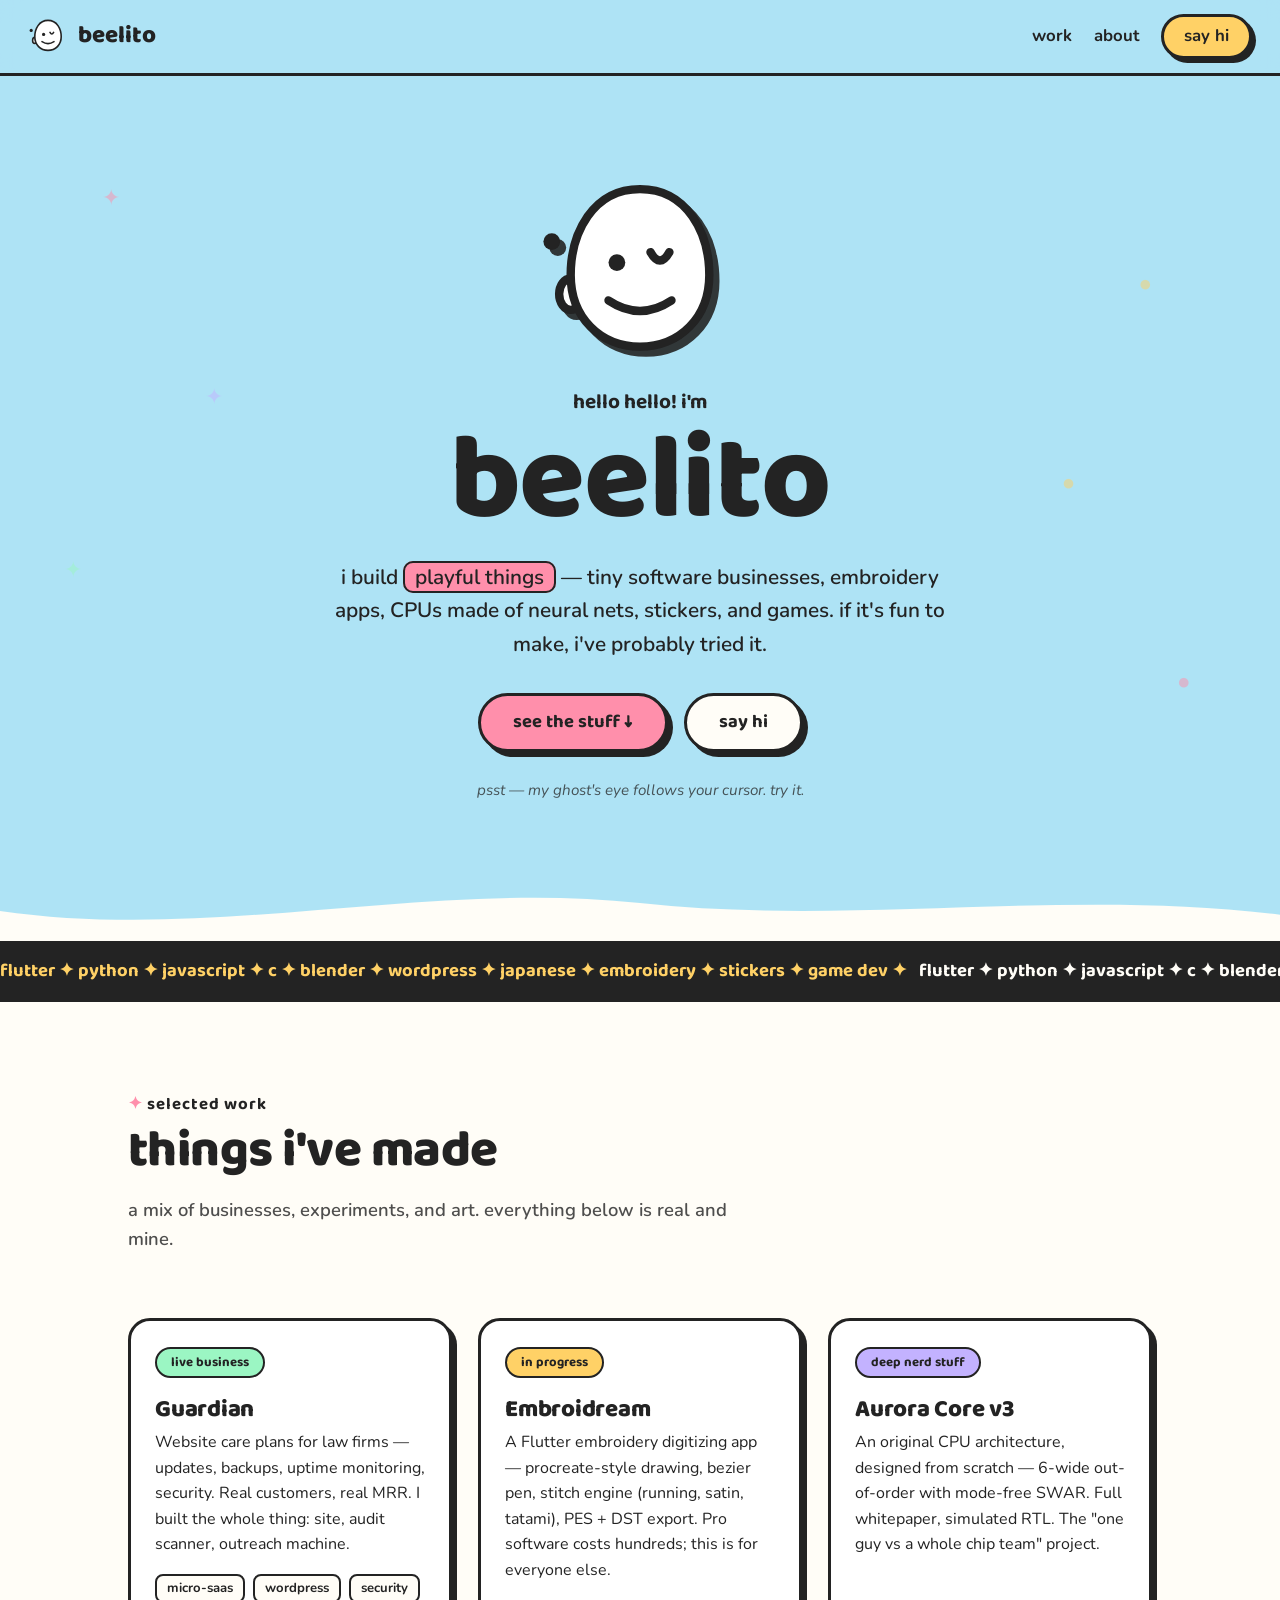
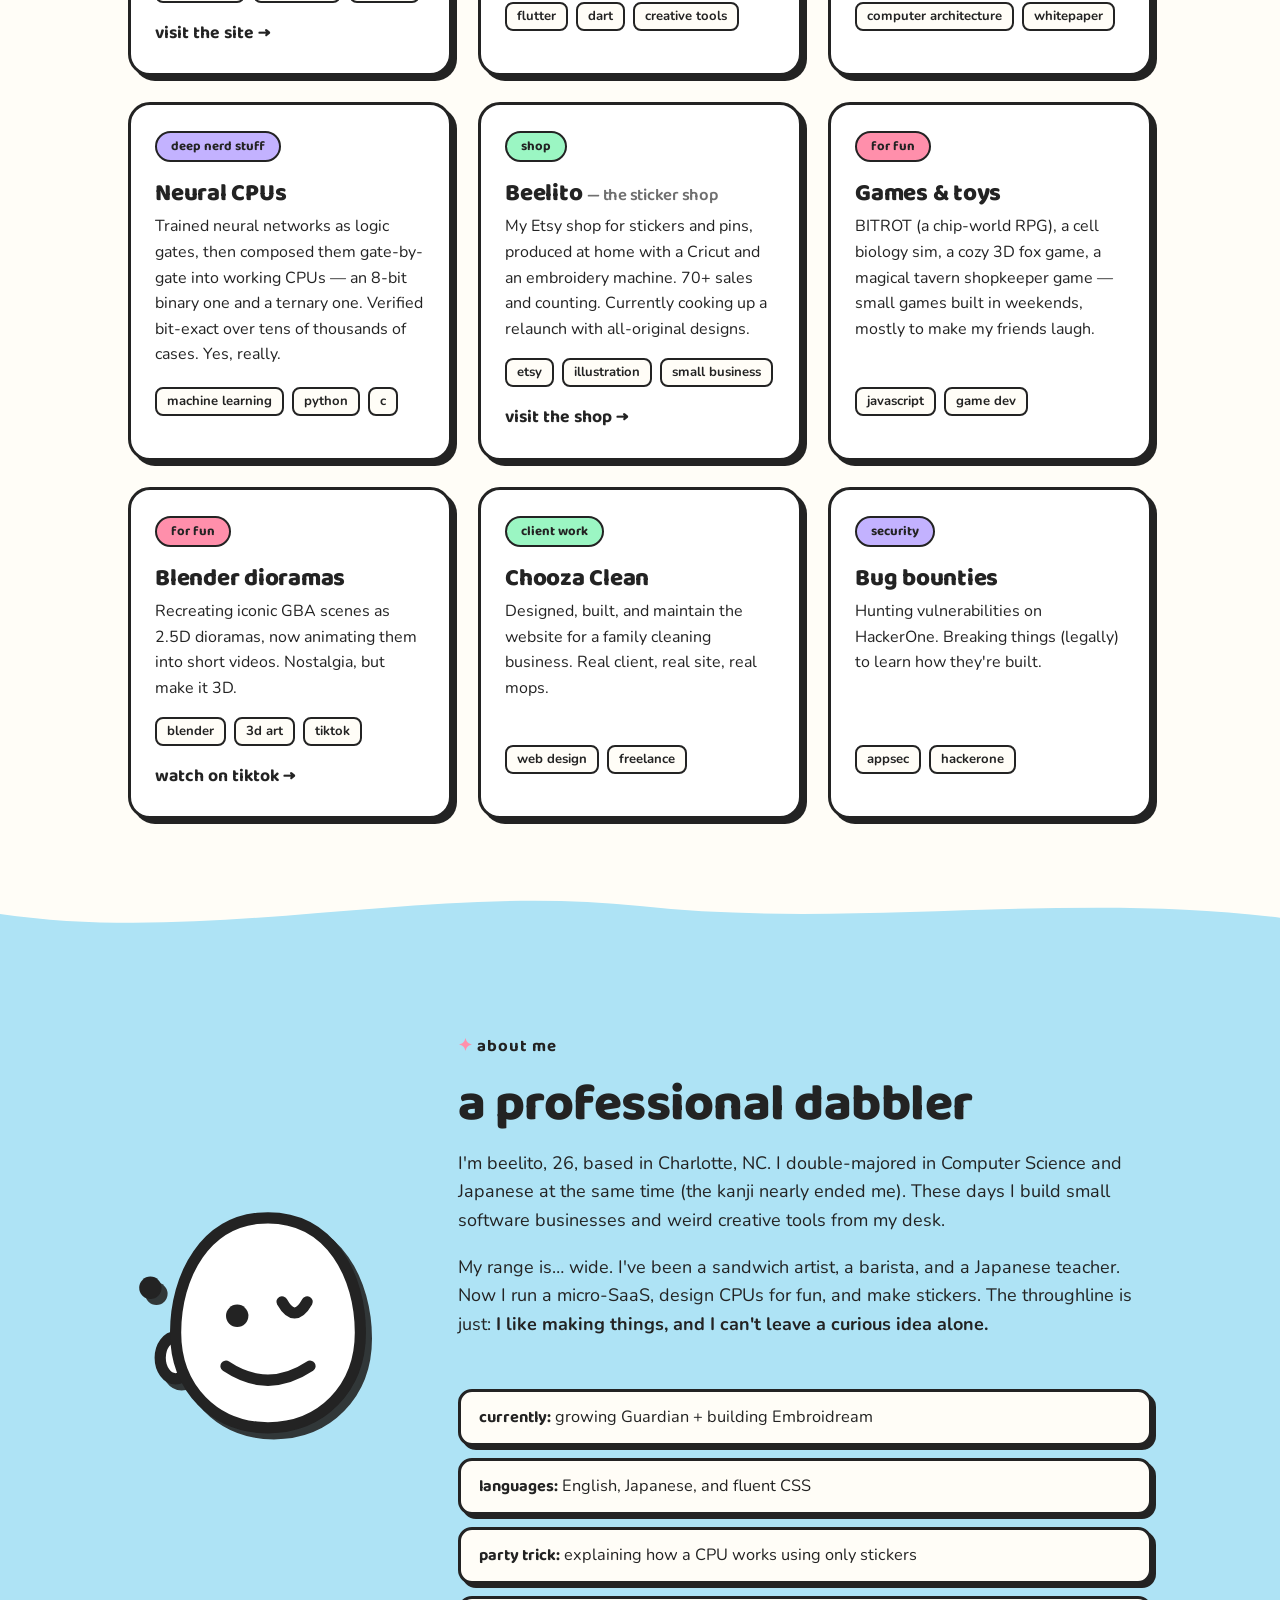
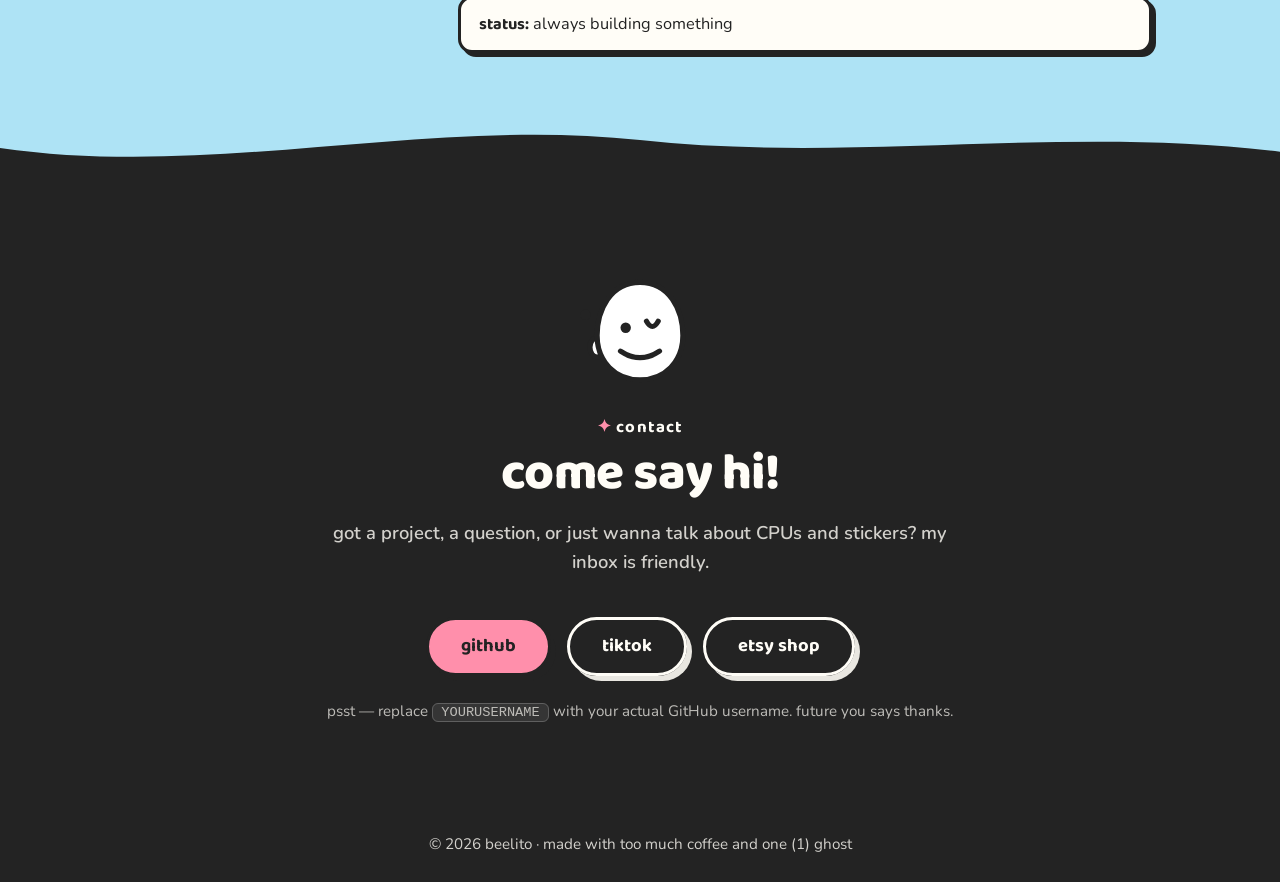
==== index.html @ eed3eece "Add files via upload" ====
<!DOCTYPE html>
<html lang="en">
<head>
<meta charset="utf-8">
<meta name="viewport" content="width=device-width, initial-scale=1">
<title>beelito — i build playful things</title>
<meta name="description" content="beelito's portfolio: micro-SaaS, a Flutter embroidery app, CPU architecture experiments, stickers, and games. Built for fun, shipped for real.">
<link rel="icon" href="favicon.svg" type="image/svg+xml">
<link rel="preconnect" href="https://fonts.googleapis.com">
<link rel="preconnect" href="https://fonts.gstatic.com" crossorigin>
<link href="https://fonts.googleapis.com/css2?family=Baloo+2:wght@500;600;700;800&family=Nunito:ital,wght@0,400;0,600;0,700;1,400&display=swap" rel="stylesheet">
<link rel="stylesheet" href="styles.css">
</head>
<body>

<header class="nav">
  <a class="nav-logo" href="#top" aria-label="beelito home">
    <span class="nav-ghost" aria-hidden="true">
      <svg viewBox="0 0 200 200"><use href="#ghost-body"/></svg>
    </span>
    beelito
  </a>
  <nav class="nav-links">
    <a href="#work">work</a>
    <a href="#about">about</a>
    <a href="#contact" class="nav-cta">say hi</a>
  </nav>
</header>

<main id="top">

  <!-- HERO -->
  <section class="hero">
    <div class="floaties" aria-hidden="true">
      <span class="floaty f1">✦</span><span class="floaty f2">●</span><span class="floaty f3">✦</span>
      <span class="floaty f4">●</span><span class="floaty f5">✦</span><span class="floaty f6">●</span>
    </div>
    <div class="wrap hero-inner">
      <div class="hero-ghost" id="heroGhost" aria-hidden="true">
        <svg viewBox="0 0 200 200">
          <defs>
            <g id="ghost-body">
              <circle cx="16" cy="72" r="8" fill="#232323"/>
              <ellipse cx="34" cy="122" rx="11" ry="15" fill="#fff" stroke="#232323" stroke-width="8"/>
              <path d="M100 22 C55 22 34 64 34 104 C34 144 62 172 100 172 C138 172 166 144 166 104 C166 64 145 22 100 22 Z"
                    fill="#fff" stroke="#232323" stroke-width="8" stroke-linejoin="round"/>
              <g class="pupil"><circle cx="78" cy="92" r="8" fill="#232323"/></g>
              <path class="u-eye" d="M110 82 q 9 16 18 0" fill="none" stroke="#232323" stroke-width="8" stroke-linecap="round"/>
              <path d="M70 128 q 30 20 60 0" fill="none" stroke="#232323" stroke-width="8" stroke-linecap="round"/>
            </g>
          </defs>
          <use href="#ghost-body"/>
        </svg>
      </div>
      <p class="hero-kicker">hello hello! i'm</p>
      <h1>beelito</h1>
      <p class="hero-sub">i build <span class="hl hl-pink">playful things</span> — tiny software businesses, embroidery apps, CPUs made of neural nets, stickers, and games. if it's fun to make, i've probably tried it.</p>
      <div class="hero-btns">
        <a class="btn btn-primary" href="#work">see the stuff ↓</a>
        <a class="btn btn-ghost" href="#contact">say hi</a>
      </div>
      <p class="hero-note">psst — my ghost's eye follows your cursor. try it.</p>
    </div>
    <svg class="wave" viewBox="0 0 1440 90" preserveAspectRatio="none" aria-hidden="true">
      <path d="M0,50 C240,90 480,10 720,40 C960,70 1200,20 1440,55 L1440,90 L0,90 Z" fill="#fffdf7"/>
    </svg>
  </section>

  <!-- MARQUEE -->
  <div class="marquee" aria-hidden="true">
    <div class="marquee-track">
      <span>flutter ✦ python ✦ javascript ✦ c ✦ blender ✦ wordpress ✦ japanese ✦ embroidery ✦ stickers ✦ game dev ✦&nbsp;</span>
      <span>flutter ✦ python ✦ javascript ✦ c ✦ blender ✦ wordpress ✦ japanese ✦ embroidery ✦ stickers ✦ game dev ✦&nbsp;</span>
    </div>
  </div>

  <!-- WORK -->
  <section id="work" class="section cream">
    <div class="wrap">
      <p class="kicker">selected work</p>
      <h2>things i've made</h2>
      <p class="section-sub">a mix of businesses, experiments, and art. everything below is real and mine.</p>

      <div class="cards">
        <article class="card tilt-l">
          <span class="card-tag tag-live">live business</span>
          <h3>Guardian</h3>
          <p>Website care plans for law firms — updates, backups, uptime monitoring, security. Real customers, real MRR. I built the whole thing: site, audit scanner, outreach machine.</p>
          <div class="card-tags"><span>micro-saas</span><span>wordpress</span><span>security</span></div>
          <a class="card-link" href="https://guardian-care.pages.dev/" target="_blank" rel="noopener">visit the site →</a>
        </article>

        <article class="card tilt-r">
          <span class="card-tag tag-build">in progress</span>
          <h3>Embroidream</h3>
          <p>A Flutter embroidery digitizing app — procreate-style drawing, bezier pen, stitch engine (running, satin, tatami), PES + DST export. Pro software costs hundreds; this is for everyone else.</p>
          <div class="card-tags"><span>flutter</span><span>dart</span><span>creative tools</span></div>
        </article>

        <article class="card tilt-l">
          <span class="card-tag tag-nerd">deep nerd stuff</span>
          <h3>Aurora Core v3</h3>
          <p>An original CPU architecture, designed from scratch — 6-wide out-of-order with mode-free SWAR. Full whitepaper, simulated RTL. The "one guy vs a whole chip team" project.</p>
          <div class="card-tags"><span>computer architecture</span><span>whitepaper</span></div>
        </article>

        <article class="card tilt-r">
          <span class="card-tag tag-nerd">deep nerd stuff</span>
          <h3>Neural CPUs</h3>
          <p>Trained neural networks as logic gates, then composed them gate-by-gate into working CPUs — an 8-bit binary one and a ternary one. Verified bit-exact over tens of thousands of cases. Yes, really.</p>
          <div class="card-tags"><span>machine learning</span><span>python</span><span>c</span></div>
        </article>

        <article class="card tilt-l">
          <span class="card-tag tag-live">shop</span>
          <h3>Beelito <span class="card-soft">— the sticker shop</span></h3>
          <p>My Etsy shop for stickers and pins, produced at home with a Cricut and an embroidery machine. 70+ sales and counting. Currently cooking up a relaunch with all-original designs.</p>
          <div class="card-tags"><span>etsy</span><span>illustration</span><span>small business</span></div>
          <a class="card-link" href="https://www.etsy.com/shop/beelito" target="_blank" rel="noopener">visit the shop →</a>
        </article>

        <article class="card tilt-r">
          <span class="card-tag tag-fun">for fun</span>
          <h3>Games &amp; toys</h3>
          <p>BITROT (a chip-world RPG), a cell biology sim, a cozy 3D fox game, a magical tavern shopkeeper game — small games built in weekends, mostly to make my friends laugh.</p>
          <div class="card-tags"><span>javascript</span><span>game dev</span></div>
        </article>

        <article class="card tilt-l">
          <span class="card-tag tag-fun">for fun</span>
          <h3>Blender dioramas</h3>
          <p>Recreating iconic GBA scenes as 2.5D dioramas, now animating them into short videos. Nostalgia, but make it 3D.</p>
          <div class="card-tags"><span>blender</span><span>3d art</span><span>tiktok</span></div>
          <a class="card-link" href="https://www.tiktok.com/@beelito" target="_blank" rel="noopener">watch on tiktok →</a>
        </article>

        <article class="card tilt-r">
          <span class="card-tag tag-live">client work</span>
          <h3>Chooza Clean</h3>
          <p>Designed, built, and maintain the website for a family cleaning business. Real client, real site, real mops.</p>
          <div class="card-tags"><span>web design</span><span>freelance</span></div>
        </article>

        <article class="card tilt-l">
          <span class="card-tag tag-nerd">security</span>
          <h3>Bug bounties</h3>
          <p>Hunting vulnerabilities on HackerOne. Breaking things (legally) to learn how they're built.</p>
          <div class="card-tags"><span>appsec</span><span>hackerone</span></div>
        </article>
      </div>
    </div>
    <svg class="wave wave-blue" viewBox="0 0 1440 90" preserveAspectRatio="none" aria-hidden="true">
      <path d="M0,50 C240,90 480,10 720,40 C960,70 1200,20 1440,55 L1440,90 L0,90 Z" fill="#aee3f5"/>
    </svg>
  </section>

  <!-- ABOUT -->
  <section id="about" class="section blue">
    <div class="wrap about-inner">
      <div class="about-ghost" aria-hidden="true">
        <svg viewBox="0 0 200 200"><use href="#ghost-body"/></svg>
      </div>
      <div>
        <p class="kicker">about me</p>
        <h2>a professional dabbler</h2>
        <p>I'm beelito, 26, based in Charlotte, NC. I double-majored in Computer Science and Japanese at the same time (the kanji nearly ended me). These days I build small software businesses and weird creative tools from my desk.</p>
        <p>My range is… wide. I've been a sandwich artist, a barista, and a Japanese teacher. Now I run a micro-SaaS, design CPUs for fun, and make stickers. The throughline is just: <strong>I like making things, and I can't leave a curious idea alone.</strong></p>
        <ul class="fun-facts">
          <li><strong>currently:</strong> growing Guardian + building Embroidream</li>
          <li><strong>languages:</strong> English, Japanese, and fluent CSS</li>
          <li><strong>party trick:</strong> explaining how a CPU works using only stickers</li>
          <li><strong>status:</strong> always building something</li>
        </ul>
      </div>
    </div>
    <svg class="wave" viewBox="0 0 1440 90" preserveAspectRatio="none" aria-hidden="true">
      <path d="M0,50 C240,90 480,10 720,40 C960,70 1200,20 1440,55 L1440,90 L0,90 Z" fill="#232323"/>
    </svg>
  </section>

  <!-- CONTACT -->
  <section id="contact" class="section dark">
    <div class="wrap contact-inner">
      <div class="contact-ghost" aria-hidden="true">
        <svg viewBox="0 0 200 200"><use href="#ghost-body"/></svg>
      </div>
      <p class="kicker kicker-light">contact</p>
      <h2>come say hi!</h2>
      <p class="section-sub">got a project, a question, or just wanna talk about CPUs and stickers? my inbox is friendly.</p>
      <div class="contact-btns">
        <a class="btn btn-primary" href="https://github.com/YOURUSERNAME" target="_blank" rel="noopener">github</a>
        <a class="btn btn-ghost-light" href="https://www.tiktok.com/@beelito" target="_blank" rel="noopener">tiktok</a>
        <a class="btn btn-ghost-light" href="https://www.etsy.com/shop/beelito" target="_blank" rel="noopener">etsy shop</a>
      </div>
      <p class="contact-note">psst — replace <code>YOURUSERNAME</code> with your actual GitHub username. future you says thanks.</p>
    </div>
  </section>

</main>

<footer class="footer">
  <div class="wrap">
    <p>© 2026 beelito · made with too much coffee and one (1) ghost</p>
  </div>
</footer>

<script src="script.js"></script>
</body>
</html>
---- styles.css ----
/* beelito's portfolio — playful soft-brutalist. chunky borders, hard shadows, bouncy. */

:root {
  --blue: #aee3f5;
  --blue-deep: #7ecbe8;
  --cream: #fffdf7;
  --ink: #232323;
  --pink: #ff8fab;
  --yellow: #ffd166;
  --mint: #9bf6c3;
  --lav: #c3b2ff;
  --dark: #232323;
  --border: 3px solid var(--ink);
  --shadow: 8px 8px 0 var(--ink);
  --shadow-sm: 5px 5px 0 var(--ink);
  --font-head: "Baloo 2", "Comic Sans MS", cursive;
  --font-body: "Nunito", -apple-system, "Segoe UI", sans-serif;
}

* { margin: 0; padding: 0; box-sizing: border-box; }
html { scroll-behavior: smooth; }
body {
  font-family: var(--font-body);
  color: var(--ink);
  background: var(--blue);
  font-size: 18px;
  line-height: 1.6;
  overflow-x: hidden;
}
::selection { background: var(--yellow); }

.wrap { max-width: 1080px; margin: 0 auto; padding: 0 28px; }

h1, h2, h3 {
  font-family: var(--font-head);
  font-weight: 800;
  line-height: 1.05;
  letter-spacing: -0.01em;
}
h1 { font-size: clamp(4rem, 12vw, 7.5rem); }
h2 { font-size: clamp(2.2rem, 5vw, 3.2rem); margin-bottom: 1rem; }
h3 { font-size: 1.5rem; margin: 0.8rem 0 0.5rem; }

.kicker {
  font-family: var(--font-head);
  font-weight: 700;
  text-transform: lowercase;
  letter-spacing: 0.06em;
  font-size: 1.05rem;
  color: var(--ink);
  margin-bottom: 0.4rem;
}
.kicker::before { content: "✦ "; color: var(--pink); }
.kicker-light { color: var(--cream); }

/* ---------- nav ---------- */
.nav {
  position: sticky; top: 0; z-index: 50;
  display: flex; align-items: center; justify-content: space-between;
  padding: 14px 28px;
  background: rgba(174, 227, 245, 0.9);
  backdrop-filter: blur(10px);
  border-bottom: var(--border);
}
.nav-logo {
  display: inline-flex; align-items: center; gap: 10px;
  font-family: var(--font-head); font-weight: 800; font-size: 1.5rem;
  color: var(--ink); text-decoration: none;
}
.nav-ghost { width: 40px; height: 40px; display: inline-block; animation: bob 3s ease-in-out infinite; }
.nav-ghost svg { width: 100%; height: 100%; }
.nav-links { display: flex; gap: 22px; align-items: center; }
.nav-links a {
  color: var(--ink); text-decoration: none; font-weight: 700; font-size: 1.05rem;
}
.nav-links a:not(.nav-cta):hover { color: var(--pink); }
.nav-cta {
  background: var(--yellow); border: var(--border); border-radius: 999px;
  padding: 6px 20px !important; box-shadow: 4px 4px 0 var(--ink);
  transition: transform 0.15s ease, box-shadow 0.15s ease;
}
.nav-cta:hover { transform: translate(-2px, -2px); box-shadow: 6px 6px 0 var(--ink); color: var(--ink) !important; }

/* ---------- hero ---------- */
.hero { position: relative; padding: 90px 0 0; overflow: hidden; }
.hero-inner { text-align: center; position: relative; z-index: 1; padding-bottom: 70px; }
.hero-ghost { width: clamp(150px, 22vw, 210px); margin: 0 auto 10px; animation: bob 3.2s ease-in-out infinite; cursor: pointer; transition: transform 0.2s ease; }
.hero-ghost:hover { animation-play-state: paused; transform: scale(1.06) rotate(-3deg); }
.hero-ghost svg { width: 100%; height: auto; display: block; filter: drop-shadow(6px 6px 0 rgba(35,35,35,0.9)); }
.hero-kicker {
  font-family: var(--font-head); font-weight: 700; font-size: 1.3rem; margin-bottom: 0;
}
.hero h1 { margin-bottom: 1rem; }
.hero-sub { font-size: 1.3rem; max-width: 640px; margin: 0 auto 2rem; font-weight: 600; }
.hl { padding: 0 10px; border-radius: 10px; white-space: nowrap; }
.hl-pink { background: var(--pink); border: 2px solid var(--ink); }
.hero-btns { display: flex; gap: 16px; justify-content: center; flex-wrap: wrap; }
.hero-note { margin-top: 1.6rem; font-size: 0.95rem; opacity: 0.75; font-style: italic; }

.floaties { position: absolute; inset: 0; pointer-events: none; }
.floaty { position: absolute; font-size: 1.4rem; opacity: 0.5; animation: drift 7s ease-in-out infinite; }
.f1 { top: 12%; left: 8%; color: var(--pink); }
.f2 { top: 22%; right: 10%; color: var(--yellow); animation-delay: 1s; }
.f3 { top: 55%; left: 5%; color: var(--mint); animation-delay: 2s; }
.f4 { top: 68%; right: 7%; color: var(--pink); animation-delay: 0.5s; }
.f5 { top: 35%; left: 16%; color: var(--lav); animation-delay: 3s; }
.f6 { top: 45%; right: 16%; color: var(--yellow); animation-delay: 1.6s; }

@keyframes bob { 0%,100% { transform: translateY(0) rotate(-1deg); } 50% { transform: translateY(-14px) rotate(1.5deg); } }
@keyframes drift { 0%,100% { transform: translateY(0) rotate(0); } 50% { transform: translateY(-24px) rotate(20deg); } }

/* ---------- buttons ---------- */
.btn {
  display: inline-block; text-decoration: none;
  font-family: var(--font-head); font-weight: 700; font-size: 1.15rem;
  border: var(--border); border-radius: 999px; padding: 12px 32px;
  transition: transform 0.15s ease, box-shadow 0.15s ease;
}
.btn-primary { background: var(--pink); color: var(--ink); box-shadow: var(--shadow-sm); }
.btn-primary:hover { transform: translate(-2px, -2px) rotate(-1deg); box-shadow: 7px 7px 0 var(--ink); }
.btn-ghost { background: var(--cream); color: var(--ink); box-shadow: var(--shadow-sm); }
.btn-ghost:hover { transform: translate(-2px, -2px) rotate(1deg); box-shadow: 7px 7px 0 var(--ink); }
.btn-ghost-light { background: transparent; color: var(--cream); border-color: var(--cream); box-shadow: 5px 5px 0 rgba(255,253,247,0.9); }
.btn-ghost-light:hover { transform: translate(-2px, -2px); box-shadow: 7px 7px 0 rgba(255,253,247,0.9); }

/* ---------- waves ---------- */
.wave { display: block; width: 100%; height: 70px; margin-bottom: -1px; }
.wave-blue { background: var(--cream); }

/* ---------- marquee ---------- */
.marquee {
  background: var(--ink); color: var(--cream);
  border-top: var(--border); border-bottom: var(--border);
  overflow: hidden; padding: 12px 0; position: relative; z-index: 2;
}
.marquee-track { display: inline-flex; white-space: nowrap; animation: scroll 28s linear infinite; }
.marquee-track span {
  font-family: var(--font-head); font-weight: 700; font-size: 1.15rem;
  text-transform: lowercase; padding-right: 8px;
}
.marquee-track span:nth-child(odd) { color: var(--yellow); }
@keyframes scroll { to { transform: translateX(-50%); } }

/* ---------- sections ---------- */
.section { padding: 90px 0 0; position: relative; }
.section .wrap { padding-bottom: 80px; }
.cream { background: var(--cream); }
.blue { background: var(--blue); }
.dark { background: var(--dark); color: var(--cream); }
.dark h2 { color: var(--cream); }
.section-sub { font-size: 1.15rem; opacity: 0.8; max-width: 620px; margin-bottom: 2.5rem; font-weight: 600; }

/* ---------- cards ---------- */
.cards { display: grid; grid-template-columns: repeat(3, 1fr); gap: 26px; }
.card {
  background: #fff; border: var(--border); border-radius: 22px;
  padding: 26px 24px; box-shadow: var(--shadow-sm);
  transition: transform 0.2s cubic-bezier(0.34, 1.56, 0.64, 1), box-shadow 0.2s ease;
  display: flex; flex-direction: column;
}
.tilt-l { transform: rotate(-1.2deg); }
.tilt-r { transform: rotate(1.2deg); }
.card:hover { transform: rotate(0) translateY(-6px) scale(1.02); box-shadow: 9px 12px 0 var(--ink); z-index: 2; }
.card-tag {
  align-self: flex-start; font-family: var(--font-head); font-weight: 700; font-size: 0.82rem;
  text-transform: lowercase; border: 2px solid var(--ink); border-radius: 999px; padding: 3px 14px;
  margin-bottom: 0.4rem;
}
.tag-live { background: var(--mint); }
.tag-build { background: var(--yellow); }
.tag-nerd { background: var(--lav); }
.tag-fun { background: var(--pink); }
.card p { flex: 1; font-size: 1rem; }
.card-soft { font-weight: 600; font-size: 1.05rem; opacity: 0.65; }
.card-tags { display: flex; flex-wrap: wrap; gap: 8px; margin: 1rem 0; }
.card-tags span {
  font-size: 0.82rem; font-weight: 700; background: var(--cream);
  border: 2px solid var(--ink); border-radius: 8px; padding: 2px 10px;
}
.card-link { font-family: var(--font-head); font-weight: 700; color: var(--ink); text-decoration: none; font-size: 1.1rem; }
.card-link:hover { color: var(--pink); }

/* ---------- about ---------- */
.about-inner { display: grid; grid-template-columns: 280px 1fr; gap: 50px; align-items: center; }
.about-ghost { animation: bob 4s ease-in-out infinite; }
.about-ghost svg { width: 100%; height: auto; filter: drop-shadow(6px 6px 0 rgba(35,35,35,0.9)); }
.about-inner p { margin-bottom: 1.1rem; }
.fun-facts { list-style: none; margin-top: 1.6rem; display: grid; gap: 12px; }
.fun-facts li {
  background: var(--cream); border: var(--border); border-radius: 14px;
  padding: 12px 18px; box-shadow: 4px 4px 0 var(--ink); font-size: 1.02rem;
}
.fun-facts li:nth-child(odd) { transform: rotate(-0.6deg); }
.fun-facts li:nth-child(even) { transform: rotate(0.6deg); }
.fun-facts strong { font-family: var(--font-head); }

/* ---------- contact ---------- */
.contact-inner { text-align: center; max-width: 720px; }
.contact-ghost { width: 130px; margin: 0 auto 8px; animation: bob 3s ease-in-out infinite; }
.contact-ghost svg { width: 100%; height: auto; }
.contact-inner .section-sub { margin-left: auto; margin-right: auto; }
.contact-btns { display: flex; gap: 16px; justify-content: center; flex-wrap: wrap; margin: 2rem 0 1.4rem; }
.contact-note { font-size: 0.95rem; opacity: 0.7; }
.contact-note code { background: rgba(255,255,255,0.12); border: 1px solid rgba(255,255,255,0.3); border-radius: 6px; padding: 1px 8px; font-size: 0.9em; }

/* ---------- footer ---------- */
.footer { background: var(--dark); color: var(--cream); border-top: var(--border); padding: 26px 0; text-align: center; }
.footer p { margin: 0; font-size: 0.95rem; opacity: 0.8; }

/* ---------- responsive ---------- */
@media (max-width: 900px) {
  .cards { grid-template-columns: repeat(2, 1fr); }
  .about-inner { grid-template-columns: 1fr; gap: 30px; }
  .about-ghost { max-width: 220px; margin: 0 auto; }
}
@media (max-width: 620px) {
  body { font-size: 16px; }
  .cards { grid-template-columns: 1fr; }
  .tilt-l, .tilt-r { transform: none; }
  .nav-links a:not(.nav-cta) { display: none; }
  .section { padding-top: 64px; }
}

@media (prefers-reduced-motion: reduce) {
  *, *::before, *::after { animation-duration: 0.01ms !important; transition-duration: 0.01ms !important; }
}
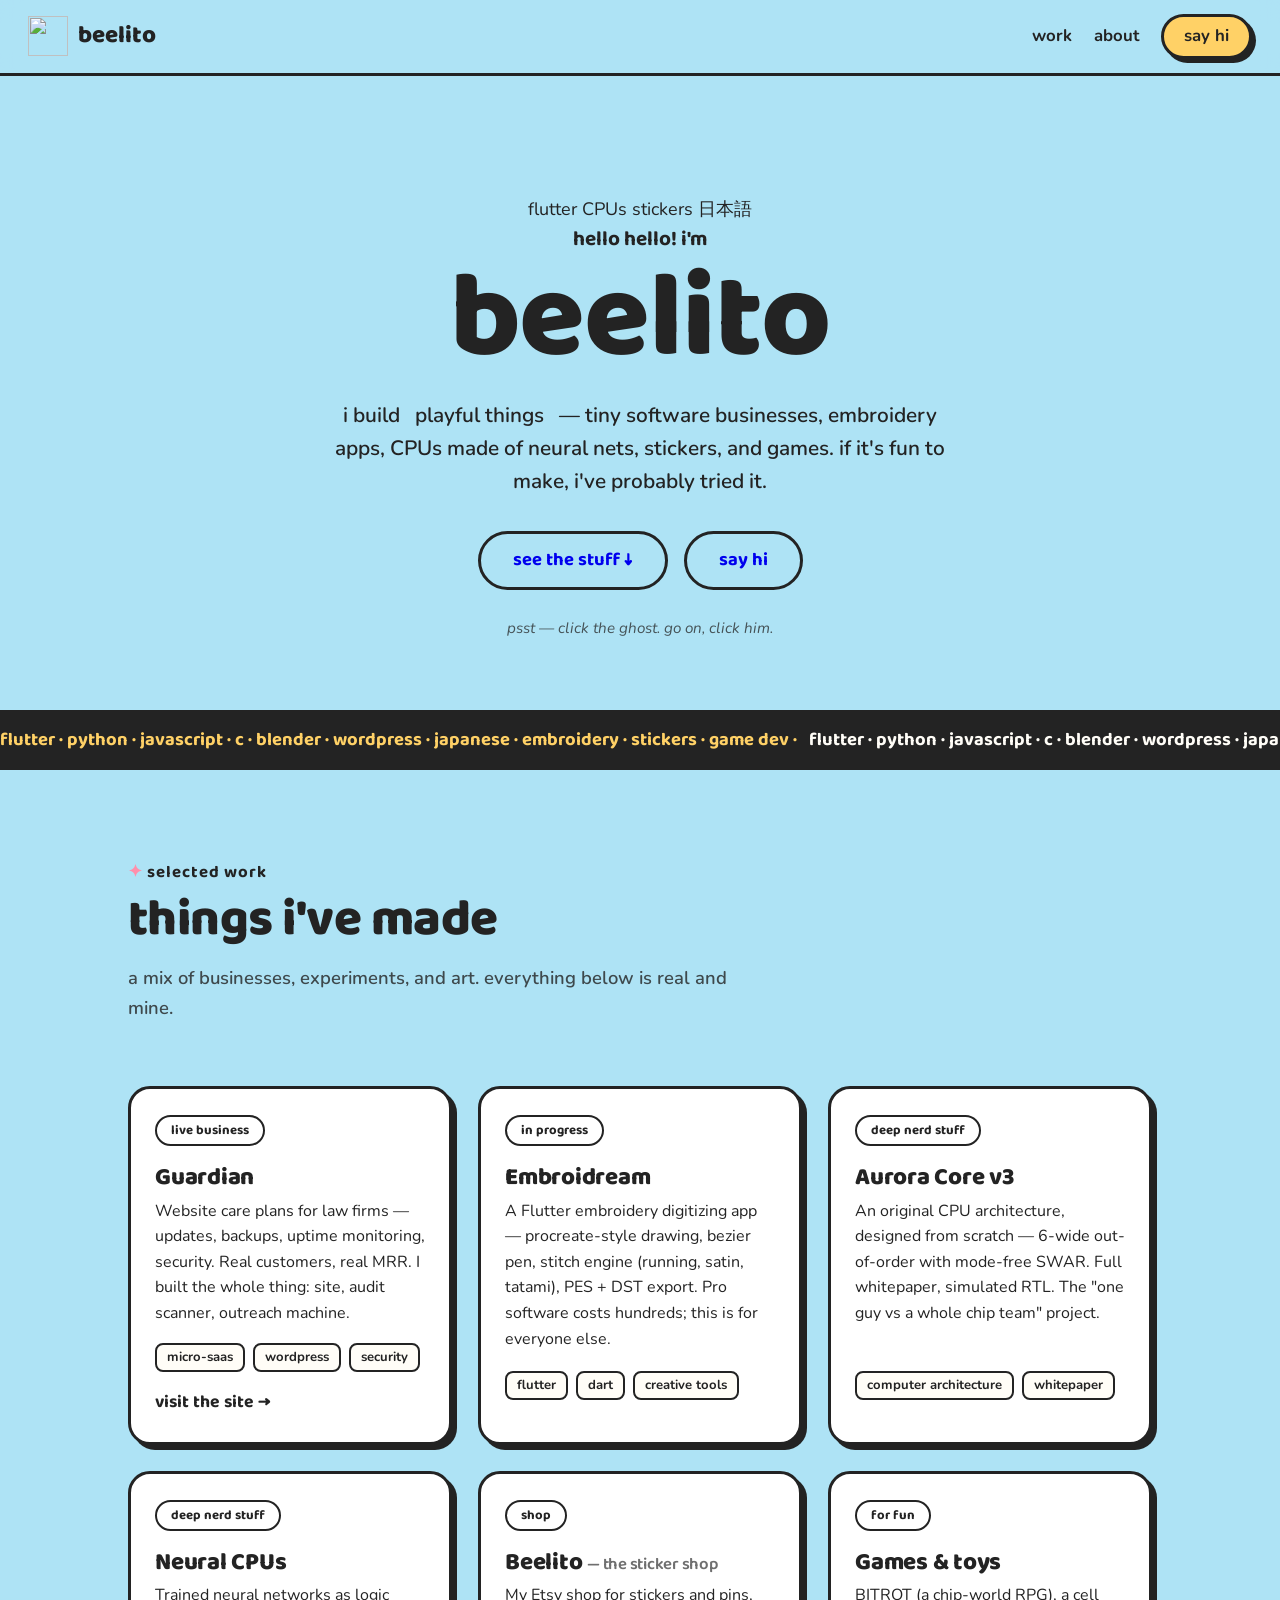
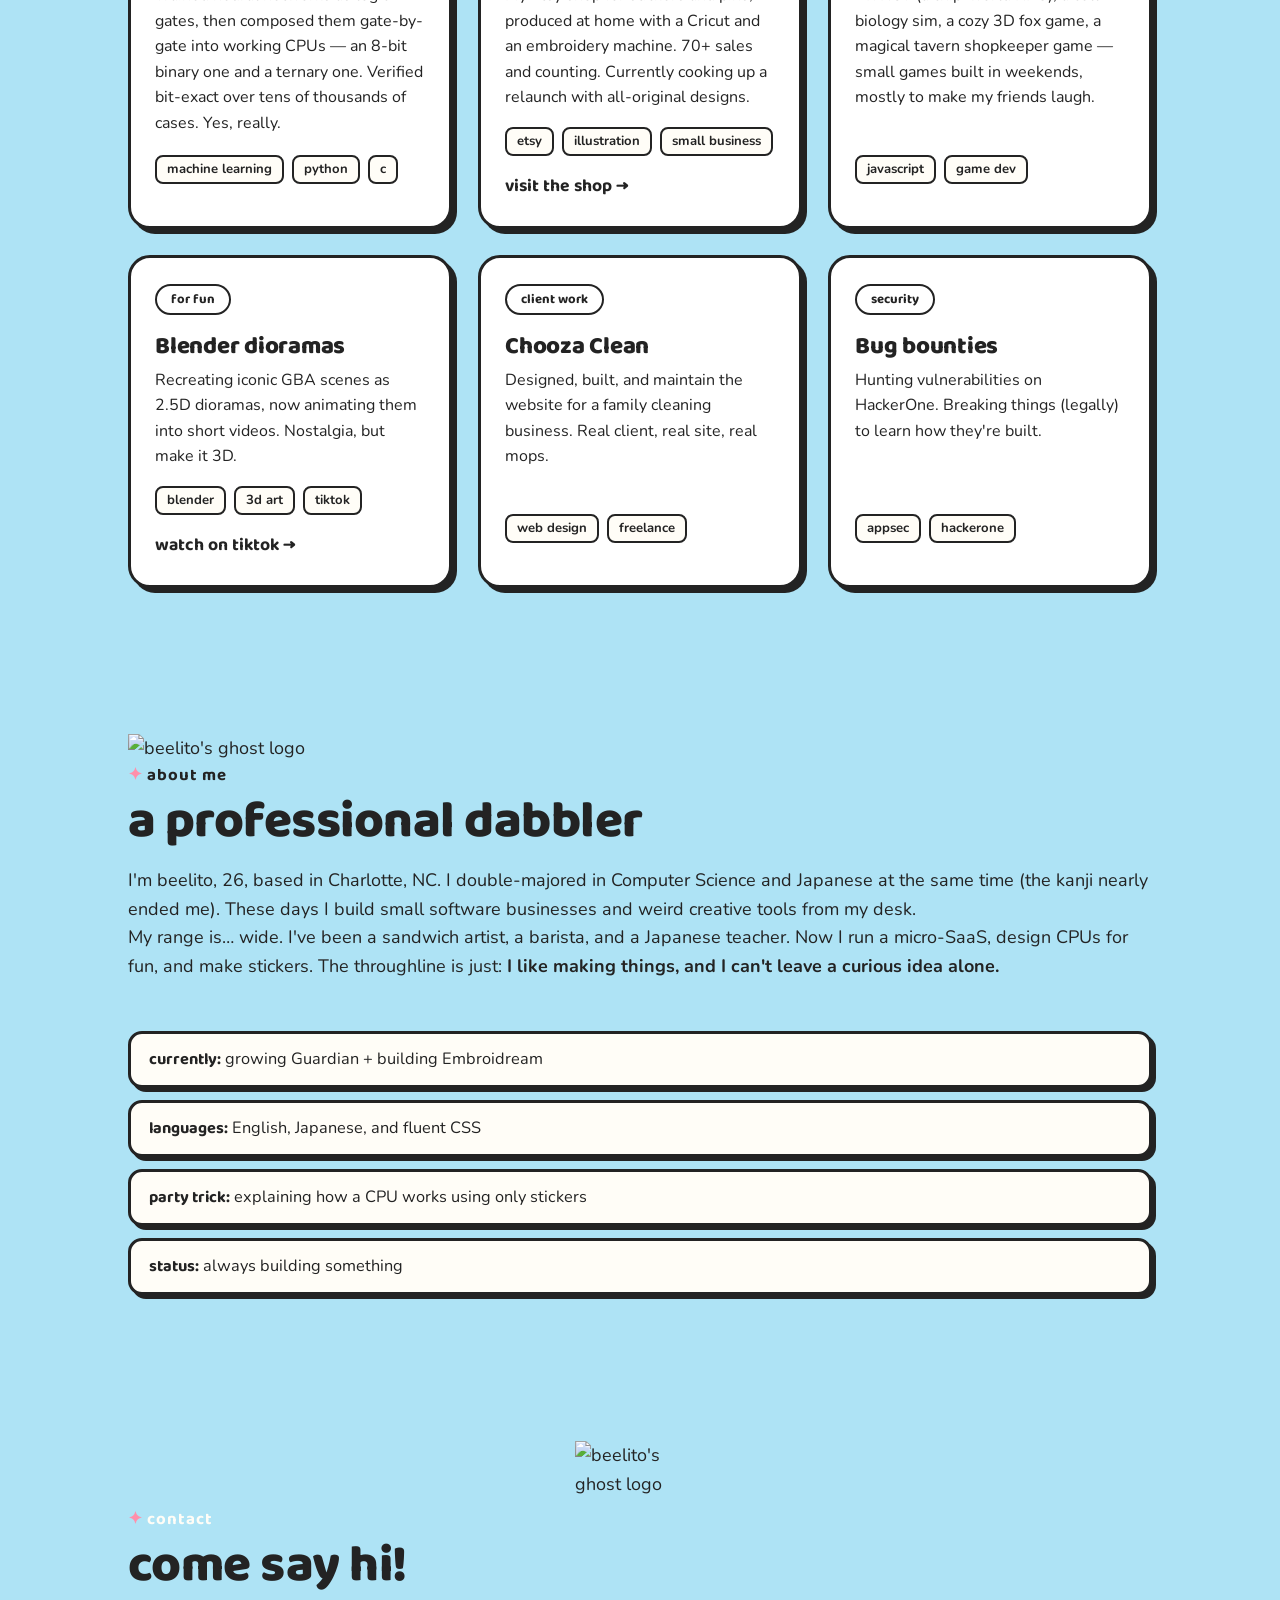
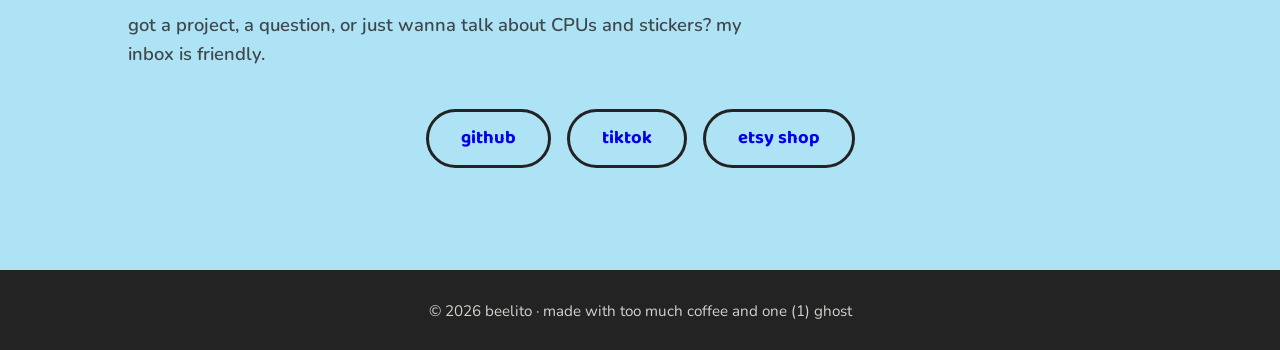
==== commit 07635cee: "Liquid glass redesign: real ghost logo, frosted panels, gel buttons, aurora background" ====
--- a/index.html
+++ b/index.html
@@ -5,7 +5,7 @@
 <meta name="viewport" content="width=device-width, initial-scale=1">
 <title>beelito — i build playful things</title>
 <meta name="description" content="beelito's portfolio: micro-SaaS, a Flutter embroidery app, CPU architecture experiments, stickers, and games. Built for fun, shipped for real.">
-<link rel="icon" href="favicon.svg" type="image/svg+xml">
+<link rel="icon" href="ghost.png" type="image/png">
 <link rel="preconnect" href="https://fonts.googleapis.com">
 <link rel="preconnect" href="https://fonts.gstatic.com" crossorigin>
 <link href="https://fonts.googleapis.com/css2?family=Baloo+2:wght@500;600;700;800&family=Nunito:ital,wght@0,400;0,600;0,700;1,400&display=swap" rel="stylesheet">
@@ -13,12 +13,15 @@
 </head>
 <body>
 
-<header class="nav">
+<div class="aurora" aria-hidden="true">
+  <span class="blob b1"></span><span class="blob b2"></span>
+  <span class="blob b3"></span><span class="blob b4"></span>
+</div>
+
+<header class="nav glass">
   <a class="nav-logo" href="#top" aria-label="beelito home">
-    <span class="nav-ghost" aria-hidden="true">
-      <svg viewBox="0 0 200 200"><use href="#ghost-body"/></svg>
-    </span>
-    beelito
+    <img class="nav-ghost" src="ghost.png" alt="">
+    <span>beelito</span>
   </a>
   <nav class="nav-links">
     <a href="#work">work</a>
@@ -31,168 +34,163 @@
 
   <!-- HERO -->
   <section class="hero">
-    <div class="floaties" aria-hidden="true">
-      <span class="floaty f1">✦</span><span class="floaty f2">●</span><span class="floaty f3">✦</span>
-      <span class="floaty f4">●</span><span class="floaty f5">✦</span><span class="floaty f6">●</span>
-    </div>
     <div class="wrap hero-inner">
-      <div class="hero-ghost" id="heroGhost" aria-hidden="true">
-        <svg viewBox="0 0 200 200">
-          <defs>
-            <g id="ghost-body">
-              <circle cx="16" cy="72" r="8" fill="#232323"/>
-              <ellipse cx="34" cy="122" rx="11" ry="15" fill="#fff" stroke="#232323" stroke-width="8"/>
-              <path d="M100 22 C55 22 34 64 34 104 C34 144 62 172 100 172 C138 172 166 144 166 104 C166 64 145 22 100 22 Z"
-                    fill="#fff" stroke="#232323" stroke-width="8" stroke-linejoin="round"/>
-              <g class="pupil"><circle cx="78" cy="92" r="8" fill="#232323"/></g>
-              <path class="u-eye" d="M110 82 q 9 16 18 0" fill="none" stroke="#232323" stroke-width="8" stroke-linecap="round"/>
-              <path d="M70 128 q 30 20 60 0" fill="none" stroke="#232323" stroke-width="8" stroke-linecap="round"/>
-            </g>
-          </defs>
-          <use href="#ghost-body"/>
-        </svg>
+      <div class="hero-stage">
+        <div class="hero-orb" id="heroOrb" role="img" aria-label="beelito's ghost logo">
+          <img src="ghost.png" alt="">
+        </div>
+        <div class="hero-shadow" aria-hidden="true"></div>
+        <span class="chip c1">flutter</span>
+        <span class="chip c2">CPUs</span>
+        <span class="chip c3">stickers</span>
+        <span class="chip c4">日本語</span>
       </div>
       <p class="hero-kicker">hello hello! i'm</p>
       <h1>beelito</h1>
-      <p class="hero-sub">i build <span class="hl hl-pink">playful things</span> — tiny software businesses, embroidery apps, CPUs made of neural nets, stickers, and games. if it's fun to make, i've probably tried it.</p>
+      <p class="hero-sub">i build <span class="hl">playful things</span> — tiny software businesses, embroidery apps, CPUs made of neural nets, stickers, and games. if it's fun to make, i've probably tried it.</p>
       <div class="hero-btns">
-        <a class="btn btn-primary" href="#work">see the stuff ↓</a>
-        <a class="btn btn-ghost" href="#contact">say hi</a>
-      </div>
-      <p class="hero-note">psst — my ghost's eye follows your cursor. try it.</p>
-    </div>
-    <svg class="wave" viewBox="0 0 1440 90" preserveAspectRatio="none" aria-hidden="true">
-      <path d="M0,50 C240,90 480,10 720,40 C960,70 1200,20 1440,55 L1440,90 L0,90 Z" fill="#fffdf7"/>
-    </svg>
+        <a class="btn btn-gel" href="#work">see the stuff ↓</a>
+        <a class="btn btn-clear" href="#contact">say hi</a>
+      </div>
+      <p class="hero-note">psst — click the ghost. go on, click him.</p>
+    </div>
   </section>
 
   <!-- MARQUEE -->
-  <div class="marquee" aria-hidden="true">
-    <div class="marquee-track">
-      <span>flutter ✦ python ✦ javascript ✦ c ✦ blender ✦ wordpress ✦ japanese ✦ embroidery ✦ stickers ✦ game dev ✦&nbsp;</span>
-      <span>flutter ✦ python ✦ javascript ✦ c ✦ blender ✦ wordpress ✦ japanese ✦ embroidery ✦ stickers ✦ game dev ✦&nbsp;</span>
+  <div class="marquee-wrap">
+    <div class="marquee glass" aria-hidden="true">
+      <div class="marquee-track">
+        <span>flutter · python · javascript · c · blender · wordpress · japanese · embroidery · stickers · game dev ·&nbsp;</span>
+        <span>flutter · python · javascript · c · blender · wordpress · japanese · embroidery · stickers · game dev ·&nbsp;</span>
+      </div>
     </div>
   </div>
 
   <!-- WORK -->
-  <section id="work" class="section cream">
+  <section id="work" class="section">
     <div class="wrap">
       <p class="kicker">selected work</p>
       <h2>things i've made</h2>
       <p class="section-sub">a mix of businesses, experiments, and art. everything below is real and mine.</p>
 
       <div class="cards">
-        <article class="card tilt-l">
-          <span class="card-tag tag-live">live business</span>
+        <article class="card glass reveal">
+          <span class="card-dot" style="--dot:#7fe0b2"></span>
+          <span class="card-tag tint-mint">live business</span>
           <h3>Guardian</h3>
           <p>Website care plans for law firms — updates, backups, uptime monitoring, security. Real customers, real MRR. I built the whole thing: site, audit scanner, outreach machine.</p>
           <div class="card-tags"><span>micro-saas</span><span>wordpress</span><span>security</span></div>
           <a class="card-link" href="https://guardian-care.pages.dev/" target="_blank" rel="noopener">visit the site →</a>
         </article>
 
-        <article class="card tilt-r">
-          <span class="card-tag tag-build">in progress</span>
+        <article class="card glass reveal">
+          <span class="card-dot" style="--dot:#ffd166"></span>
+          <span class="card-tag tint-yellow">in progress</span>
           <h3>Embroidream</h3>
           <p>A Flutter embroidery digitizing app — procreate-style drawing, bezier pen, stitch engine (running, satin, tatami), PES + DST export. Pro software costs hundreds; this is for everyone else.</p>
           <div class="card-tags"><span>flutter</span><span>dart</span><span>creative tools</span></div>
         </article>
 
-        <article class="card tilt-l">
-          <span class="card-tag tag-nerd">deep nerd stuff</span>
+        <article class="card glass reveal">
+          <span class="card-dot" style="--dot:#b9a7ff"></span>
+          <span class="card-tag tint-lav">deep nerd stuff</span>
           <h3>Aurora Core v3</h3>
           <p>An original CPU architecture, designed from scratch — 6-wide out-of-order with mode-free SWAR. Full whitepaper, simulated RTL. The "one guy vs a whole chip team" project.</p>
           <div class="card-tags"><span>computer architecture</span><span>whitepaper</span></div>
         </article>
 
-        <article class="card tilt-r">
-          <span class="card-tag tag-nerd">deep nerd stuff</span>
+        <article class="card glass reveal">
+          <span class="card-dot" style="--dot:#b9a7ff"></span>
+          <span class="card-tag tint-lav">deep nerd stuff</span>
           <h3>Neural CPUs</h3>
           <p>Trained neural networks as logic gates, then composed them gate-by-gate into working CPUs — an 8-bit binary one and a ternary one. Verified bit-exact over tens of thousands of cases. Yes, really.</p>
           <div class="card-tags"><span>machine learning</span><span>python</span><span>c</span></div>
         </article>
 
-        <article class="card tilt-l">
-          <span class="card-tag tag-live">shop</span>
+        <article class="card glass reveal">
+          <span class="card-dot" style="--dot:#ff8fab"></span>
+          <span class="card-tag tint-pink">shop</span>
           <h3>Beelito <span class="card-soft">— the sticker shop</span></h3>
           <p>My Etsy shop for stickers and pins, produced at home with a Cricut and an embroidery machine. 70+ sales and counting. Currently cooking up a relaunch with all-original designs.</p>
           <div class="card-tags"><span>etsy</span><span>illustration</span><span>small business</span></div>
           <a class="card-link" href="https://www.etsy.com/shop/beelito" target="_blank" rel="noopener">visit the shop →</a>
         </article>
 
-        <article class="card tilt-r">
-          <span class="card-tag tag-fun">for fun</span>
+        <article class="card glass reveal">
+          <span class="card-dot" style="--dot:#8ed4f2"></span>
+          <span class="card-tag tint-sky">for fun</span>
           <h3>Games &amp; toys</h3>
           <p>BITROT (a chip-world RPG), a cell biology sim, a cozy 3D fox game, a magical tavern shopkeeper game — small games built in weekends, mostly to make my friends laugh.</p>
           <div class="card-tags"><span>javascript</span><span>game dev</span></div>
         </article>
 
-        <article class="card tilt-l">
-          <span class="card-tag tag-fun">for fun</span>
+        <article class="card glass reveal">
+          <span class="card-dot" style="--dot:#8ed4f2"></span>
+          <span class="card-tag tint-sky">for fun</span>
           <h3>Blender dioramas</h3>
           <p>Recreating iconic GBA scenes as 2.5D dioramas, now animating them into short videos. Nostalgia, but make it 3D.</p>
           <div class="card-tags"><span>blender</span><span>3d art</span><span>tiktok</span></div>
           <a class="card-link" href="https://www.tiktok.com/@beelito" target="_blank" rel="noopener">watch on tiktok →</a>
         </article>
 
-        <article class="card tilt-r">
-          <span class="card-tag tag-live">client work</span>
+        <article class="card glass reveal">
+          <span class="card-dot" style="--dot:#7fe0b2"></span>
+          <span class="card-tag tint-mint">client work</span>
           <h3>Chooza Clean</h3>
           <p>Designed, built, and maintain the website for a family cleaning business. Real client, real site, real mops.</p>
           <div class="card-tags"><span>web design</span><span>freelance</span></div>
         </article>
 
-        <article class="card tilt-l">
-          <span class="card-tag tag-nerd">security</span>
+        <article class="card glass reveal">
+          <span class="card-dot" style="--dot:#ffd166"></span>
+          <span class="card-tag tint-yellow">security</span>
           <h3>Bug bounties</h3>
           <p>Hunting vulnerabilities on HackerOne. Breaking things (legally) to learn how they're built.</p>
           <div class="card-tags"><span>appsec</span><span>hackerone</span></div>
         </article>
       </div>
     </div>
-    <svg class="wave wave-blue" viewBox="0 0 1440 90" preserveAspectRatio="none" aria-hidden="true">
-      <path d="M0,50 C240,90 480,10 720,40 C960,70 1200,20 1440,55 L1440,90 L0,90 Z" fill="#aee3f5"/>
-    </svg>
   </section>
 
   <!-- ABOUT -->
-  <section id="about" class="section blue">
-    <div class="wrap about-inner">
-      <div class="about-ghost" aria-hidden="true">
-        <svg viewBox="0 0 200 200"><use href="#ghost-body"/></svg>
-      </div>
-      <div>
-        <p class="kicker">about me</p>
-        <h2>a professional dabbler</h2>
-        <p>I'm beelito, 26, based in Charlotte, NC. I double-majored in Computer Science and Japanese at the same time (the kanji nearly ended me). These days I build small software businesses and weird creative tools from my desk.</p>
-        <p>My range is… wide. I've been a sandwich artist, a barista, and a Japanese teacher. Now I run a micro-SaaS, design CPUs for fun, and make stickers. The throughline is just: <strong>I like making things, and I can't leave a curious idea alone.</strong></p>
-        <ul class="fun-facts">
-          <li><strong>currently:</strong> growing Guardian + building Embroidream</li>
-          <li><strong>languages:</strong> English, Japanese, and fluent CSS</li>
-          <li><strong>party trick:</strong> explaining how a CPU works using only stickers</li>
-          <li><strong>status:</strong> always building something</li>
-        </ul>
-      </div>
-    </div>
-    <svg class="wave" viewBox="0 0 1440 90" preserveAspectRatio="none" aria-hidden="true">
-      <path d="M0,50 C240,90 480,10 720,40 C960,70 1200,20 1440,55 L1440,90 L0,90 Z" fill="#232323"/>
-    </svg>
+  <section id="about" class="section">
+    <div class="wrap">
+      <div class="about-panel glass reveal">
+        <div class="about-ghost">
+          <img src="ghost.png" alt="beelito's ghost logo">
+        </div>
+        <div>
+          <p class="kicker">about me</p>
+          <h2>a professional dabbler</h2>
+          <p>I'm beelito, 26, based in Charlotte, NC. I double-majored in Computer Science and Japanese at the same time (the kanji nearly ended me). These days I build small software businesses and weird creative tools from my desk.</p>
+          <p>My range is… wide. I've been a sandwich artist, a barista, and a Japanese teacher. Now I run a micro-SaaS, design CPUs for fun, and make stickers. The throughline is just: <strong>I like making things, and I can't leave a curious idea alone.</strong></p>
+          <ul class="fun-facts">
+            <li><strong>currently:</strong> growing Guardian + building Embroidream</li>
+            <li><strong>languages:</strong> English, Japanese, and fluent CSS</li>
+            <li><strong>party trick:</strong> explaining how a CPU works using only stickers</li>
+            <li><strong>status:</strong> always building something</li>
+          </ul>
+        </div>
+      </div>
+    </div>
   </section>
 
   <!-- CONTACT -->
-  <section id="contact" class="section dark">
-    <div class="wrap contact-inner">
-      <div class="contact-ghost" aria-hidden="true">
-        <svg viewBox="0 0 200 200"><use href="#ghost-body"/></svg>
-      </div>
-      <p class="kicker kicker-light">contact</p>
-      <h2>come say hi!</h2>
-      <p class="section-sub">got a project, a question, or just wanna talk about CPUs and stickers? my inbox is friendly.</p>
-      <div class="contact-btns">
-        <a class="btn btn-primary" href="https://github.com/YOURUSERNAME" target="_blank" rel="noopener">github</a>
-        <a class="btn btn-ghost-light" href="https://www.tiktok.com/@beelito" target="_blank" rel="noopener">tiktok</a>
-        <a class="btn btn-ghost-light" href="https://www.etsy.com/shop/beelito" target="_blank" rel="noopener">etsy shop</a>
-      </div>
-      <p class="contact-note">psst — replace <code>YOURUSERNAME</code> with your actual GitHub username. future you says thanks.</p>
+  <section id="contact" class="section">
+    <div class="wrap">
+      <div class="contact-panel reveal">
+        <div class="contact-ghost">
+          <img src="ghost.png" alt="beelito's ghost logo">
+        </div>
+        <p class="kicker kicker-light">contact</p>
+        <h2>come say hi!</h2>
+        <p class="section-sub">got a project, a question, or just wanna talk about CPUs and stickers? my inbox is friendly.</p>
+        <div class="contact-btns">
+          <a class="btn btn-gel" href="https://github.com/beelito" target="_blank" rel="noopener">github</a>
+          <a class="btn btn-frost" href="https://www.tiktok.com/@beelito" target="_blank" rel="noopener">tiktok</a>
+          <a class="btn btn-frost" href="https://www.etsy.com/shop/beelito" target="_blank" rel="noopener">etsy shop</a>
+        </div>
+      </div>
     </div>
   </section>
 
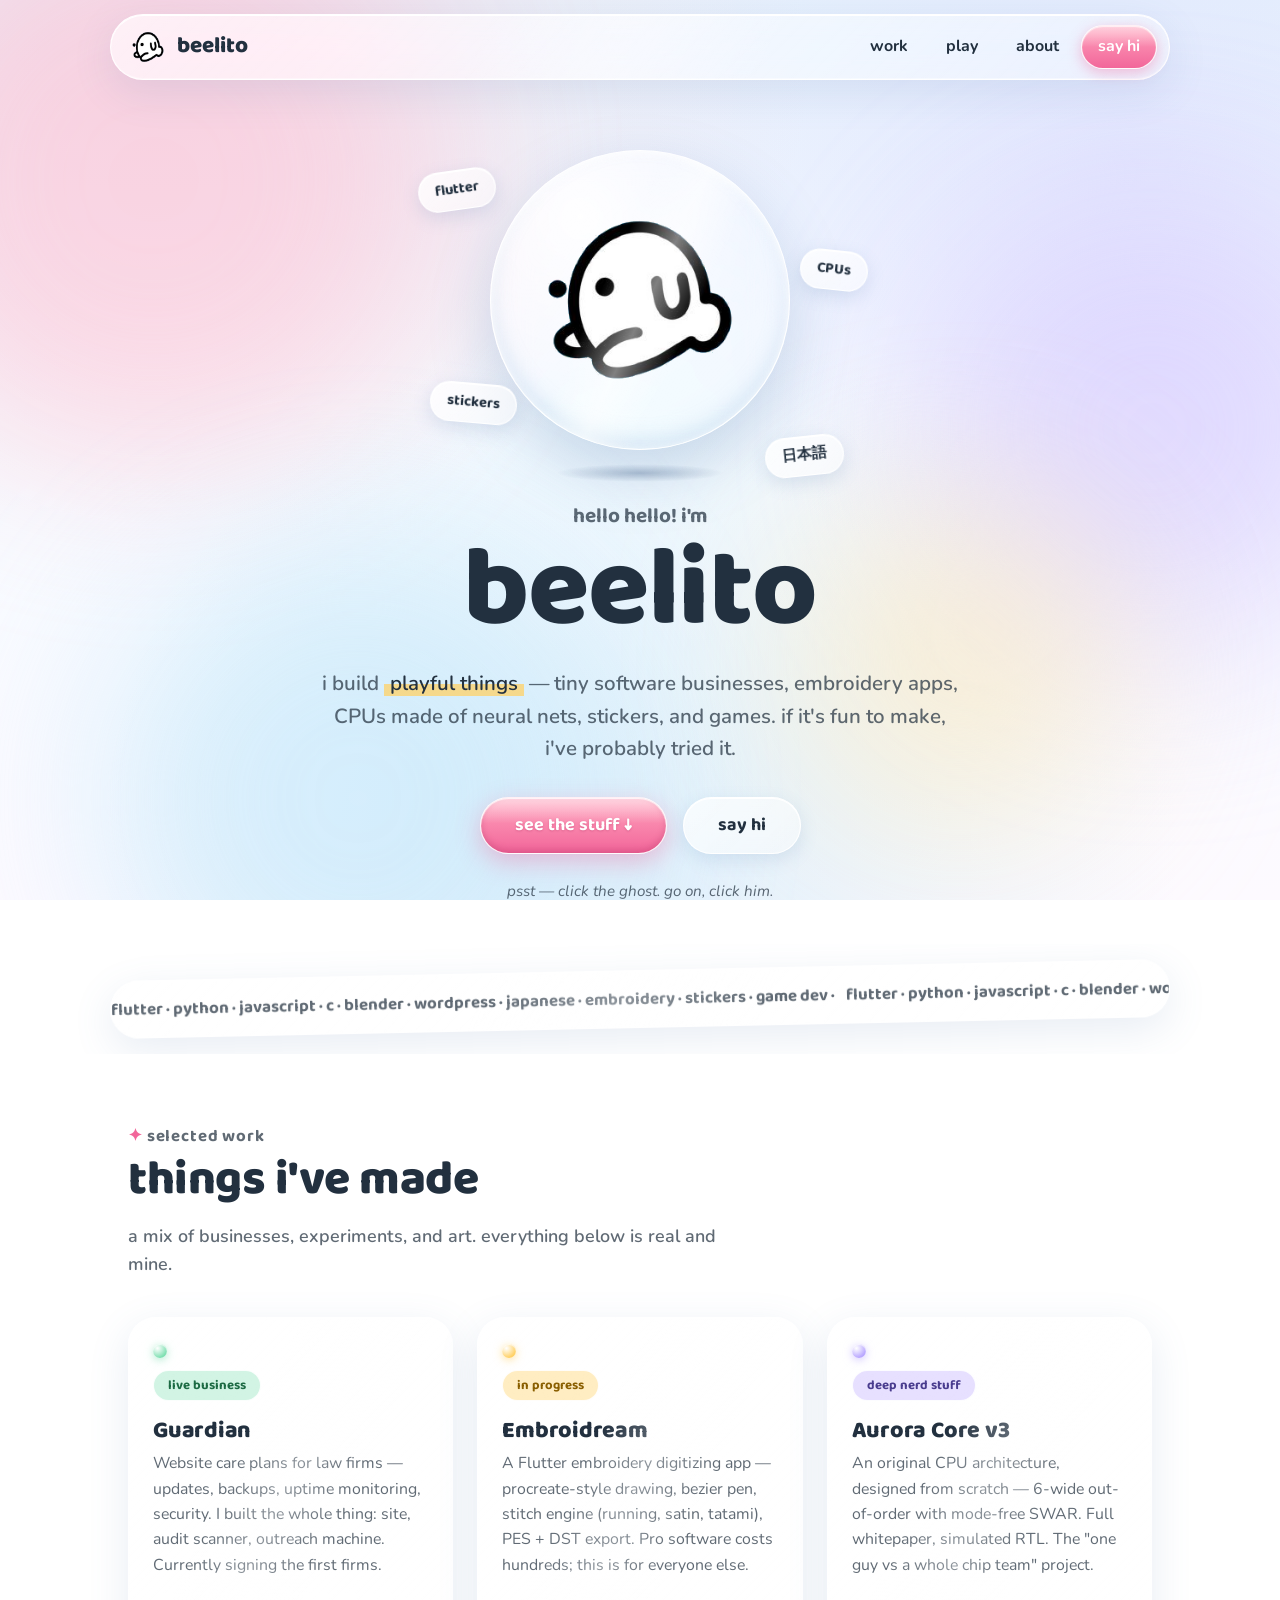
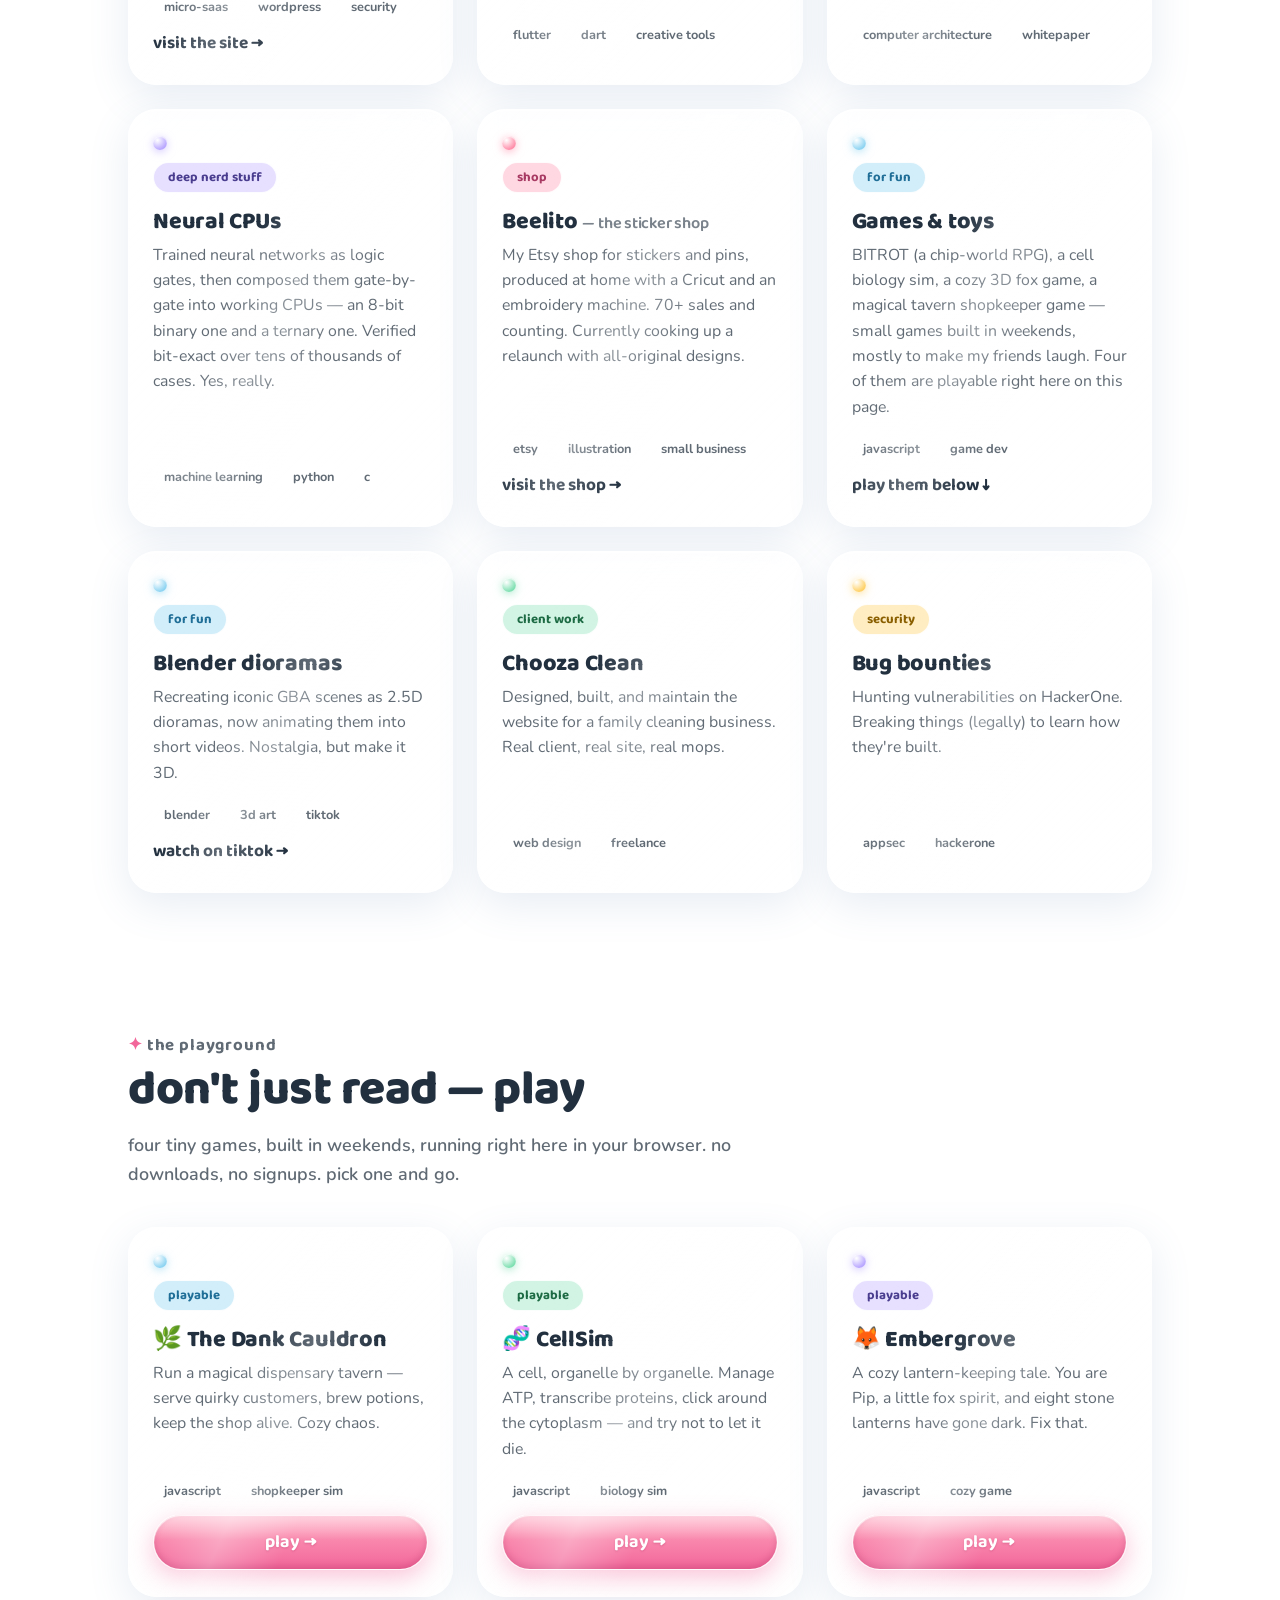
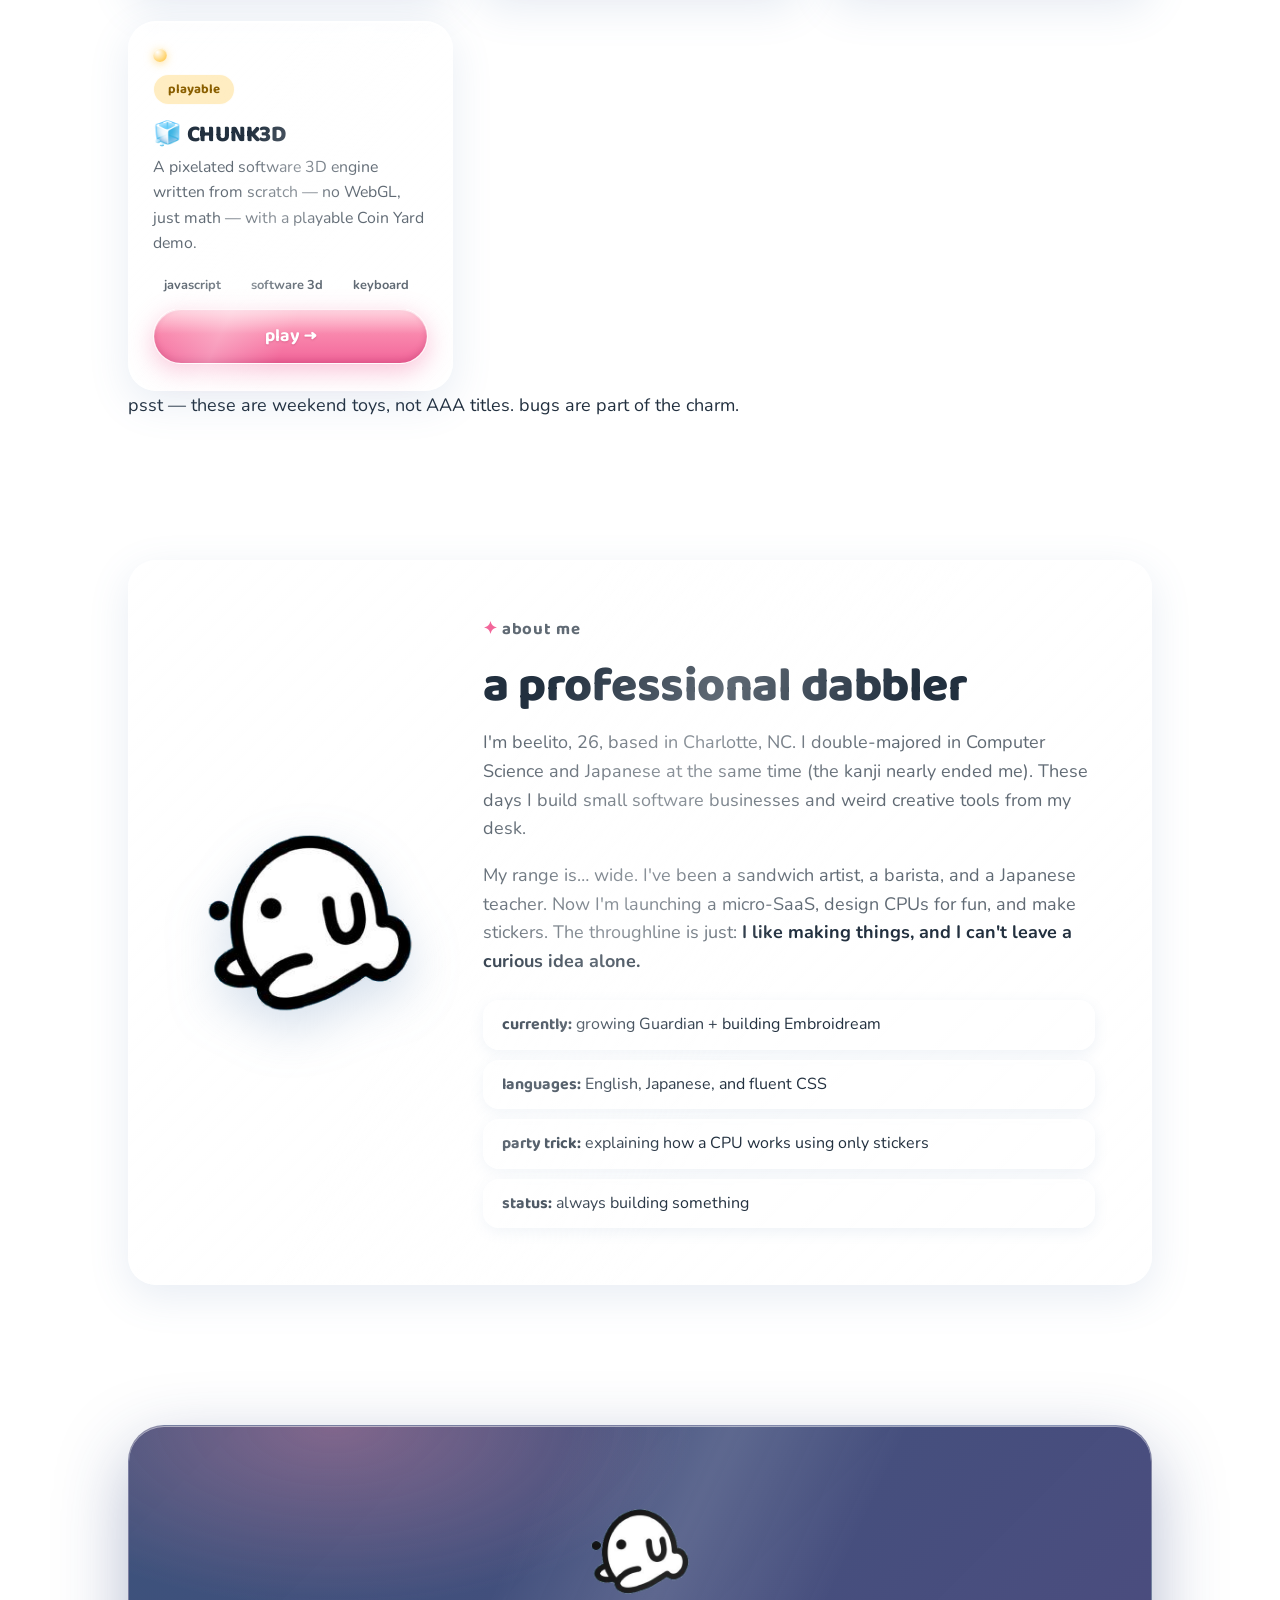
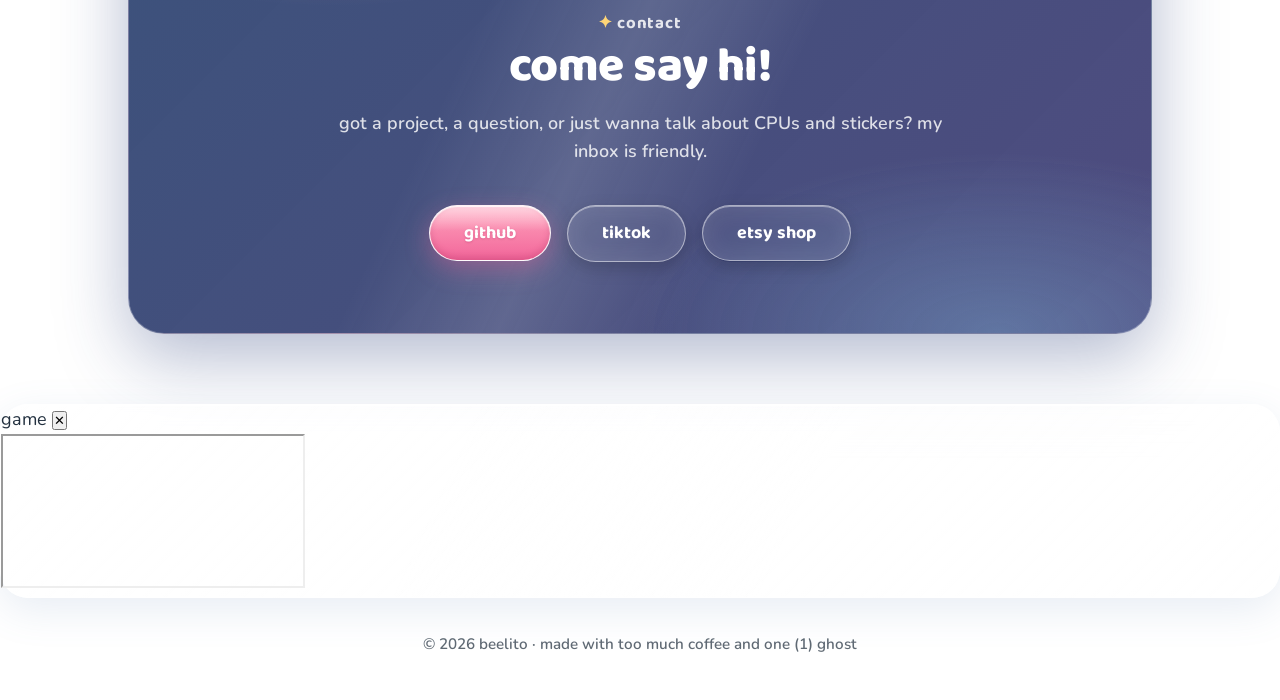
==== commit 40b8dc8c: "Playground: 4 playable toys in a glass modal + copy fixes" ====
--- a/index.html
+++ b/index.html
@@ -25,6 +25,7 @@
   </a>
   <nav class="nav-links">
     <a href="#work">work</a>
+    <a href="#playground">play</a>
     <a href="#about">about</a>
     <a href="#contact" class="nav-cta">say hi</a>
   </nav>
@@ -78,7 +79,7 @@
           <span class="card-dot" style="--dot:#7fe0b2"></span>
           <span class="card-tag tint-mint">live business</span>
           <h3>Guardian</h3>
-          <p>Website care plans for law firms — updates, backups, uptime monitoring, security. Real customers, real MRR. I built the whole thing: site, audit scanner, outreach machine.</p>
+          <p>Website care plans for law firms — updates, backups, uptime monitoring, security. I built the whole thing: site, audit scanner, outreach machine. Currently signing the first firms.</p>
           <div class="card-tags"><span>micro-saas</span><span>wordpress</span><span>security</span></div>
           <a class="card-link" href="https://guardian-care.pages.dev/" target="_blank" rel="noopener">visit the site →</a>
         </article>
@@ -120,8 +121,9 @@
           <span class="card-dot" style="--dot:#8ed4f2"></span>
           <span class="card-tag tint-sky">for fun</span>
           <h3>Games &amp; toys</h3>
-          <p>BITROT (a chip-world RPG), a cell biology sim, a cozy 3D fox game, a magical tavern shopkeeper game — small games built in weekends, mostly to make my friends laugh.</p>
+          <p>BITROT (a chip-world RPG), a cell biology sim, a cozy 3D fox game, a magical tavern shopkeeper game — small games built in weekends, mostly to make my friends laugh. Four of them are playable right here on this page.</p>
           <div class="card-tags"><span>javascript</span><span>game dev</span></div>
+          <a class="card-link" href="#playground">play them below ↓</a>
         </article>
 
         <article class="card glass reveal">
@@ -152,6 +154,54 @@
     </div>
   </section>
 
+  <!-- PLAYGROUND -->
+  <section id="playground" class="section">
+    <div class="wrap">
+      <p class="kicker">the playground</p>
+      <h2>don't just read — play</h2>
+      <p class="section-sub">four tiny games, built in weekends, running right here in your browser. no downloads, no signups. pick one and go.</p>
+
+      <div class="cards">
+        <article class="card glass reveal">
+          <span class="card-dot" style="--dot:#8ed4f2"></span>
+          <span class="card-tag tint-sky">playable</span>
+          <h3>🌿 The Dank Cauldron</h3>
+          <p>Run a magical dispensary tavern — serve quirky customers, brew potions, keep the shop alive. Cozy chaos.</p>
+          <div class="card-tags"><span>javascript</span><span>shopkeeper sim</span></div>
+          <button class="btn btn-gel toy-play" data-game="toys/dank-cauldron.html" data-title="The Dank Cauldron">play →</button>
+        </article>
+
+        <article class="card glass reveal">
+          <span class="card-dot" style="--dot:#7fe0b2"></span>
+          <span class="card-tag tint-mint">playable</span>
+          <h3>🧬 CellSim</h3>
+          <p>A cell, organelle by organelle. Manage ATP, transcribe proteins, click around the cytoplasm — and try not to let it die.</p>
+          <div class="card-tags"><span>javascript</span><span>biology sim</span></div>
+          <button class="btn btn-gel toy-play" data-game="toys/cellsim.html" data-title="CellSim">play →</button>
+        </article>
+
+        <article class="card glass reveal">
+          <span class="card-dot" style="--dot:#b9a7ff"></span>
+          <span class="card-tag tint-lav">playable</span>
+          <h3>🦊 Embergrove</h3>
+          <p>A cozy lantern-keeping tale. You are Pip, a little fox spirit, and eight stone lanterns have gone dark. Fix that.</p>
+          <div class="card-tags"><span>javascript</span><span>cozy game</span></div>
+          <button class="btn btn-gel toy-play" data-game="toys/embergrove/" data-title="Embergrove">play →</button>
+        </article>
+
+        <article class="card glass reveal">
+          <span class="card-dot" style="--dot:#ffd166"></span>
+          <span class="card-tag tint-yellow">playable</span>
+          <h3>🧊 CHUNK3D</h3>
+          <p>A pixelated software 3D engine written from scratch — no WebGL, just math — with a playable Coin Yard demo.</p>
+          <div class="card-tags"><span>javascript</span><span>software 3d</span><span>keyboard</span></div>
+          <button class="btn btn-gel toy-play" data-game="toys/chunk3d.html" data-title="CHUNK3D">play →</button>
+        </article>
+      </div>
+      <p class="playground-note">psst — these are weekend toys, not AAA titles. bugs are part of the charm.</p>
+    </div>
+  </section>
+
   <!-- ABOUT -->
   <section id="about" class="section">
     <div class="wrap">
@@ -163,7 +213,7 @@
           <p class="kicker">about me</p>
           <h2>a professional dabbler</h2>
           <p>I'm beelito, 26, based in Charlotte, NC. I double-majored in Computer Science and Japanese at the same time (the kanji nearly ended me). These days I build small software businesses and weird creative tools from my desk.</p>
-          <p>My range is… wide. I've been a sandwich artist, a barista, and a Japanese teacher. Now I run a micro-SaaS, design CPUs for fun, and make stickers. The throughline is just: <strong>I like making things, and I can't leave a curious idea alone.</strong></p>
+          <p>My range is… wide. I've been a sandwich artist, a barista, and a Japanese teacher. Now I'm launching a micro-SaaS, design CPUs for fun, and make stickers. The throughline is just: <strong>I like making things, and I can't leave a curious idea alone.</strong></p>
           <ul class="fun-facts">
             <li><strong>currently:</strong> growing Guardian + building Embroidream</li>
             <li><strong>languages:</strong> English, Japanese, and fluent CSS</li>
@@ -196,6 +246,17 @@
 
 </main>
 
+<!-- game modal: playground toys load here -->
+<div class="game-modal" id="gameModal" aria-hidden="true" role="dialog" aria-label="game player">
+  <div class="game-frame glass">
+    <div class="game-bar">
+      <span class="game-title" id="gameTitle">game</span>
+      <button class="game-close" id="gameClose" aria-label="close game">✕</button>
+    </div>
+    <iframe id="gameFrame" title="playable game" allow="fullscreen"></iframe>
+  </div>
+</div>
+
 <footer class="footer">
   <div class="wrap">
     <p>© 2026 beelito · made with too much coffee and one (1) ghost</p>
--- a/styles.css
+++ b/styles.css
@@ -1,18 +1,14 @@
-/* beelito's portfolio — playful soft-brutalist. chunky borders, hard shadows, bouncy. */
+/* beelito's portfolio — playful liquid glass. frosted panels, gel buttons, aurora light. */
 
 :root {
-  --blue: #aee3f5;
-  --blue-deep: #7ecbe8;
-  --cream: #fffdf7;
-  --ink: #232323;
+  --ink: #22303f;
+  --ink-soft: rgba(34, 48, 63, 0.72);
   --pink: #ff8fab;
+  --pink-deep: #f2669a;
   --yellow: #ffd166;
-  --mint: #9bf6c3;
-  --lav: #c3b2ff;
-  --dark: #232323;
-  --border: 3px solid var(--ink);
-  --shadow: 8px 8px 0 var(--ink);
-  --shadow-sm: 5px 5px 0 var(--ink);
+  --mint: #7fe0b2;
+  --lav: #b9a7ff;
+  --sky: #8ed4f2;
   --font-head: "Baloo 2", "Comic Sans MS", cursive;
   --font-body: "Nunito", -apple-system, "Segoe UI", sans-serif;
 }
@@ -22,12 +18,18 @@
 body {
   font-family: var(--font-body);
   color: var(--ink);
-  background: var(--blue);
   font-size: 18px;
   line-height: 1.6;
   overflow-x: hidden;
-}
-::selection { background: var(--yellow); }
+  background:
+    radial-gradient(1100px 750px at 12% 8%, rgba(255, 143, 171, 0.20), transparent 60%),
+    radial-gradient(1000px 700px at 88% 18%, rgba(185, 167, 255, 0.20), transparent 60%),
+    radial-gradient(900px 900px at 50% 95%, rgba(142, 212, 242, 0.25), transparent 60%),
+    linear-gradient(180deg, #e9f5fd 0%, #f6fbff 45%, #fdfaff 100%);
+  background-attachment: fixed;
+  min-height: 100vh;
+}
+::selection { background: rgba(255, 143, 171, 0.4); }
 
 .wrap { max-width: 1080px; margin: 0 auto; padding: 0 28px; }
 
@@ -37,190 +39,317 @@
   line-height: 1.05;
   letter-spacing: -0.01em;
 }
-h1 { font-size: clamp(4rem, 12vw, 7.5rem); }
-h2 { font-size: clamp(2.2rem, 5vw, 3.2rem); margin-bottom: 1rem; }
-h3 { font-size: 1.5rem; margin: 0.8rem 0 0.5rem; }
+h1 { font-size: clamp(4rem, 12vw, 7rem); }
+h2 { font-size: clamp(2.1rem, 5vw, 3rem); margin-bottom: 1rem; }
+h3 { font-size: 1.45rem; margin: 0.7rem 0 0.5rem; }
 
 .kicker {
   font-family: var(--font-head);
   font-weight: 700;
-  text-transform: lowercase;
-  letter-spacing: 0.06em;
   font-size: 1.05rem;
-  color: var(--ink);
-  margin-bottom: 0.4rem;
-}
-.kicker::before { content: "✦ "; color: var(--pink); }
-.kicker-light { color: var(--cream); }
+  letter-spacing: 0.05em;
+  margin-bottom: 0.3rem;
+  color: var(--ink-soft);
+}
+.kicker::before { content: "✦ "; color: var(--pink-deep); }
+.kicker-light { color: rgba(255, 255, 255, 0.85); }
+.kicker-light::before { color: var(--yellow); }
+
+/* ---------- aurora background ---------- */
+.aurora { position: fixed; inset: 0; z-index: -1; overflow: hidden; pointer-events: none; }
+.blob { position: absolute; border-radius: 50%; filter: blur(90px); opacity: 0.55; }
+.b1 { width: 44vw; height: 44vw; left: -10vw; top: -8vw; background: #ffc4d6; animation: drift1 26s ease-in-out infinite; }
+.b2 { width: 36vw; height: 36vw; right: -8vw; top: 22vh; background: #d3c5ff; animation: drift2 32s ease-in-out infinite; }
+.b3 { width: 40vw; height: 40vw; left: 8vw; bottom: -12vw; background: #bfe6fa; animation: drift1 38s ease-in-out infinite reverse; }
+.b4 { width: 26vw; height: 26vw; right: 12vw; bottom: 8vh; background: #ffe9b8; animation: drift2 29s ease-in-out infinite reverse; }
+@keyframes drift1 { 0%,100% { transform: translate(0,0) scale(1); } 50% { transform: translate(6vw, 4vh) scale(1.12); } }
+@keyframes drift2 { 0%,100% { transform: translate(0,0) scale(1.05); } 50% { transform: translate(-5vw, -5vh) scale(0.94); } }
+
+/* ---------- glass material ---------- */
+.glass {
+  background: linear-gradient(135deg, rgba(255, 255, 255, 0.68), rgba(255, 255, 255, 0.38));
+  -webkit-backdrop-filter: blur(22px) saturate(1.6);
+  backdrop-filter: blur(22px) saturate(1.6);
+  border: 1px solid rgba(255, 255, 255, 0.9);
+  border-radius: 28px;
+  box-shadow:
+    0 12px 40px rgba(90, 130, 180, 0.14),
+    inset 0 1px 0 rgba(255, 255, 255, 1),
+    inset 0 -1px 0 rgba(255, 255, 255, 0.35);
+  position: relative;
+}
+.glass::before {
+  content: ""; position: absolute; inset: 0; border-radius: inherit;
+  pointer-events: none;
+  background: linear-gradient(115deg, transparent 35%, rgba(255, 255, 255, 0.28) 48%, transparent 62%);
+}
+.glass::after {
+  content: ""; position: absolute; top: 0; left: 10%; right: 10%; height: 1px;
+  background: linear-gradient(90deg, transparent, rgba(255, 255, 255, 1), transparent);
+  pointer-events: none;
+}
 
 /* ---------- nav ---------- */
 .nav {
-  position: sticky; top: 0; z-index: 50;
+  position: fixed; top: 14px; left: 50%; transform: translateX(-50%);
+  z-index: 50;
   display: flex; align-items: center; justify-content: space-between;
-  padding: 14px 28px;
-  background: rgba(174, 227, 245, 0.9);
-  backdrop-filter: blur(10px);
-  border-bottom: var(--border);
+  width: min(1060px, calc(100% - 28px));
+  padding: 10px 12px 10px 18px;
+  border-radius: 999px;
 }
 .nav-logo {
   display: inline-flex; align-items: center; gap: 10px;
-  font-family: var(--font-head); font-weight: 800; font-size: 1.5rem;
+  font-family: var(--font-head); font-weight: 800; font-size: 1.4rem;
   color: var(--ink); text-decoration: none;
 }
-.nav-ghost { width: 40px; height: 40px; display: inline-block; animation: bob 3s ease-in-out infinite; }
-.nav-ghost svg { width: 100%; height: 100%; }
-.nav-links { display: flex; gap: 22px; align-items: center; }
+.nav-ghost { width: 38px; height: 38px; }
+.nav-links { display: flex; gap: 6px; align-items: center; }
 .nav-links a {
-  color: var(--ink); text-decoration: none; font-weight: 700; font-size: 1.05rem;
-}
-.nav-links a:not(.nav-cta):hover { color: var(--pink); }
+  color: var(--ink); text-decoration: none; font-weight: 700; font-size: 1rem;
+  padding: 8px 16px; border-radius: 999px; transition: background 0.2s ease;
+}
+.nav-links a:not(.nav-cta):hover { background: rgba(255, 255, 255, 0.6); }
 .nav-cta {
-  background: var(--yellow); border: var(--border); border-radius: 999px;
-  padding: 6px 20px !important; box-shadow: 4px 4px 0 var(--ink);
-  transition: transform 0.15s ease, box-shadow 0.15s ease;
-}
-.nav-cta:hover { transform: translate(-2px, -2px); box-shadow: 6px 6px 0 var(--ink); color: var(--ink) !important; }
+  background: linear-gradient(180deg, rgba(255,255,255,.5), rgba(255,255,255,0) 50%),
+              linear-gradient(180deg, #ffa4bd, var(--pink-deep));
+  color: #fff !important;
+  border: 1px solid rgba(255, 255, 255, 0.9);
+  box-shadow: 0 4px 14px rgba(242, 102, 154, 0.4), inset 0 1px 1px rgba(255,255,255,.7);
+  transition: transform 0.15s ease, box-shadow 0.15s ease !important;
+}
+.nav-cta:hover { transform: translateY(-1px) scale(1.03); background: rgba(255,255,255,0.6); }
 
 /* ---------- hero ---------- */
-.hero { position: relative; padding: 90px 0 0; overflow: hidden; }
-.hero-inner { text-align: center; position: relative; z-index: 1; padding-bottom: 70px; }
-.hero-ghost { width: clamp(150px, 22vw, 210px); margin: 0 auto 10px; animation: bob 3.2s ease-in-out infinite; cursor: pointer; transition: transform 0.2s ease; }
-.hero-ghost:hover { animation-play-state: paused; transform: scale(1.06) rotate(-3deg); }
-.hero-ghost svg { width: 100%; height: auto; display: block; filter: drop-shadow(6px 6px 0 rgba(35,35,35,0.9)); }
-.hero-kicker {
-  font-family: var(--font-head); font-weight: 700; font-size: 1.3rem; margin-bottom: 0;
-}
+.hero { padding: 150px 0 40px; }
+.hero-inner { text-align: center; }
+.hero-stage { position: relative; width: min(300px, 64vw); margin: 0 auto 18px; }
+.hero-orb {
+  width: 100%; aspect-ratio: 1; border-radius: 50%;
+  display: grid; place-items: center;
+  background: radial-gradient(circle at 30% 22%, rgba(255,255,255,.95), rgba(255,255,255,.35) 55%, rgba(255,255,255,.12));
+  -webkit-backdrop-filter: blur(18px) saturate(1.5);
+  backdrop-filter: blur(18px) saturate(1.5);
+  border: 1px solid rgba(255, 255, 255, 0.95);
+  box-shadow:
+    0 24px 60px rgba(90, 130, 180, 0.28),
+    inset 0 2px 8px rgba(255, 255, 255, 1),
+    inset 0 -10px 20px rgba(140, 180, 220, 0.28);
+  animation: bob 3.4s ease-in-out infinite;
+  cursor: pointer;
+  position: relative; z-index: 1;
+}
+.hero-orb::after {
+  content: ""; position: absolute; inset: 0; border-radius: 50%;
+  background: linear-gradient(115deg, transparent 40%, rgba(255,255,255,.5) 52%, transparent 64%);
+  pointer-events: none;
+}
+.hero-orb img { width: 76%; height: auto; display: block; }
+.hero-shadow {
+  width: 56%; height: 18px; margin: 14px auto 0;
+  background: radial-gradient(ellipse at center, rgba(60, 90, 130, 0.35), transparent 70%);
+  border-radius: 50%;
+  animation: shadow-pulse 3.4s ease-in-out infinite;
+}
+@keyframes bob { 0%,100% { transform: translateY(0); } 50% { transform: translateY(-14px); } }
+@keyframes shadow-pulse { 0%,100% { transform: scaleX(1); opacity: 0.9; } 50% { transform: scaleX(0.78); opacity: 0.55; } }
+
+.chip {
+  position: absolute; z-index: 2;
+  font-family: var(--font-head); font-weight: 700; font-size: 0.92rem;
+  padding: 7px 16px; border-radius: 999px;
+  background: linear-gradient(135deg, rgba(255,255,255,.85), rgba(255,255,255,.5));
+  -webkit-backdrop-filter: blur(12px);
+  backdrop-filter: blur(12px);
+  border: 1px solid rgba(255, 255, 255, 0.95);
+  box-shadow: 0 6px 18px rgba(90, 130, 180, 0.18), inset 0 1px 0 #fff;
+  animation: chip-float 5s ease-in-out infinite;
+  white-space: nowrap;
+}
+.c1 { top: 6%; left: -24%; transform: rotate(-8deg); }
+.c2 { top: 30%; right: -26%; transform: rotate(6deg); animation-delay: 1.2s; }
+.c3 { bottom: 18%; left: -20%; transform: rotate(5deg); animation-delay: 2.1s; }
+.c4 { bottom: 2%; right: -18%; transform: rotate(-6deg); animation-delay: 0.6s; }
+@keyframes chip-float { 0%,100% { margin-top: 0; } 50% { margin-top: -12px; } }
+
+.hero-kicker { font-family: var(--font-head); font-weight: 700; font-size: 1.3rem; color: var(--ink-soft); }
 .hero h1 { margin-bottom: 1rem; }
-.hero-sub { font-size: 1.3rem; max-width: 640px; margin: 0 auto 2rem; font-weight: 600; }
-.hl { padding: 0 10px; border-radius: 10px; white-space: nowrap; }
-.hl-pink { background: var(--pink); border: 2px solid var(--ink); }
+.hero-sub { font-size: 1.28rem; max-width: 640px; margin: 0 auto 2rem; font-weight: 600; color: var(--ink-soft); }
+.hl {
+  color: var(--ink);
+  background: linear-gradient(180deg, transparent 55%, rgba(255, 209, 102, 0.75) 55%, rgba(255, 209, 102, 0.75) 95%, transparent 95%);
+  padding: 0 6px; white-space: nowrap;
+}
 .hero-btns { display: flex; gap: 16px; justify-content: center; flex-wrap: wrap; }
-.hero-note { margin-top: 1.6rem; font-size: 0.95rem; opacity: 0.75; font-style: italic; }
-
-.floaties { position: absolute; inset: 0; pointer-events: none; }
-.floaty { position: absolute; font-size: 1.4rem; opacity: 0.5; animation: drift 7s ease-in-out infinite; }
-.f1 { top: 12%; left: 8%; color: var(--pink); }
-.f2 { top: 22%; right: 10%; color: var(--yellow); animation-delay: 1s; }
-.f3 { top: 55%; left: 5%; color: var(--mint); animation-delay: 2s; }
-.f4 { top: 68%; right: 7%; color: var(--pink); animation-delay: 0.5s; }
-.f5 { top: 35%; left: 16%; color: var(--lav); animation-delay: 3s; }
-.f6 { top: 45%; right: 16%; color: var(--yellow); animation-delay: 1.6s; }
-
-@keyframes bob { 0%,100% { transform: translateY(0) rotate(-1deg); } 50% { transform: translateY(-14px) rotate(1.5deg); } }
-@keyframes drift { 0%,100% { transform: translateY(0) rotate(0); } 50% { transform: translateY(-24px) rotate(20deg); } }
+.hero-note { margin-top: 1.6rem; font-size: 0.95rem; color: var(--ink-soft); font-style: italic; }
 
 /* ---------- buttons ---------- */
 .btn {
   display: inline-block; text-decoration: none;
-  font-family: var(--font-head); font-weight: 700; font-size: 1.15rem;
-  border: var(--border); border-radius: 999px; padding: 12px 32px;
-  transition: transform 0.15s ease, box-shadow 0.15s ease;
-}
-.btn-primary { background: var(--pink); color: var(--ink); box-shadow: var(--shadow-sm); }
-.btn-primary:hover { transform: translate(-2px, -2px) rotate(-1deg); box-shadow: 7px 7px 0 var(--ink); }
-.btn-ghost { background: var(--cream); color: var(--ink); box-shadow: var(--shadow-sm); }
-.btn-ghost:hover { transform: translate(-2px, -2px) rotate(1deg); box-shadow: 7px 7px 0 var(--ink); }
-.btn-ghost-light { background: transparent; color: var(--cream); border-color: var(--cream); box-shadow: 5px 5px 0 rgba(255,253,247,0.9); }
-.btn-ghost-light:hover { transform: translate(-2px, -2px); box-shadow: 7px 7px 0 rgba(255,253,247,0.9); }
-
-/* ---------- waves ---------- */
-.wave { display: block; width: 100%; height: 70px; margin-bottom: -1px; }
-.wave-blue { background: var(--cream); }
+  font-family: var(--font-head); font-weight: 700; font-size: 1.12rem;
+  border-radius: 999px; padding: 13px 34px;
+  transition: transform 0.16s cubic-bezier(0.34, 1.56, 0.64, 1), box-shadow 0.16s ease;
+}
+.btn:active { transform: scale(0.96); }
+/* gel primary — the lab-pill look: specular top, translucent color, inner depth */
+.btn-gel {
+  color: #fff;
+  background:
+    linear-gradient(180deg, rgba(255, 255, 255, 0.55) 0%, rgba(255, 255, 255, 0) 46%),
+    linear-gradient(180deg, #ffa4bd 0%, var(--pink-deep) 100%);
+  border: 1px solid rgba(255, 255, 255, 0.9);
+  box-shadow:
+    0 8px 24px rgba(242, 102, 154, 0.38),
+    inset 0 1px 1px rgba(255, 255, 255, 0.85),
+    inset 0 -3px 6px rgba(170, 40, 90, 0.28);
+  text-shadow: 0 1px 2px rgba(170, 40, 90, 0.3);
+}
+.btn-gel:hover { transform: translateY(-2px) scale(1.03); box-shadow: 0 12px 30px rgba(242,102,154,.48), inset 0 1px 1px rgba(255,255,255,.85), inset 0 -3px 6px rgba(170,40,90,.28); }
+/* clear glass secondary */
+.btn-clear {
+  color: var(--ink);
+  background: linear-gradient(135deg, rgba(255,255,255,.75), rgba(255,255,255,.4));
+  -webkit-backdrop-filter: blur(14px);
+  backdrop-filter: blur(14px);
+  border: 1px solid rgba(255, 255, 255, 0.95);
+  box-shadow: 0 6px 18px rgba(90, 130, 180, 0.16), inset 0 1px 0 #fff;
+}
+.btn-clear:hover { transform: translateY(-2px) scale(1.03); }
+/* frosted button for dark panels */
+.btn-frost {
+  color: #fff;
+  background: rgba(255, 255, 255, 0.16);
+  -webkit-backdrop-filter: blur(14px);
+  backdrop-filter: blur(14px);
+  border: 1px solid rgba(255, 255, 255, 0.5);
+  box-shadow: inset 0 1px 0 rgba(255,255,255,.4), 0 6px 18px rgba(0,0,0,.18);
+}
+.btn-frost:hover { transform: translateY(-2px) scale(1.03); background: rgba(255,255,255,.24); }
 
 /* ---------- marquee ---------- */
+.marquee-wrap { padding: 26px 0; overflow: hidden; }
 .marquee {
-  background: var(--ink); color: var(--cream);
-  border-top: var(--border); border-bottom: var(--border);
-  overflow: hidden; padding: 12px 0; position: relative; z-index: 2;
-}
-.marquee-track { display: inline-flex; white-space: nowrap; animation: scroll 28s linear infinite; }
+  width: min(1060px, calc(100% - 28px)); margin: 0 auto;
+  border-radius: 999px; overflow: hidden; padding: 13px 0;
+  transform: rotate(-1.2deg);
+}
+.marquee-track { display: inline-flex; white-space: nowrap; animation: scroll 30s linear infinite; }
 .marquee-track span {
-  font-family: var(--font-head); font-weight: 700; font-size: 1.15rem;
-  text-transform: lowercase; padding-right: 8px;
-}
-.marquee-track span:nth-child(odd) { color: var(--yellow); }
+  font-family: var(--font-head); font-weight: 700; font-size: 1.05rem;
+  color: var(--ink-soft); padding-right: 8px;
+}
 @keyframes scroll { to { transform: translateX(-50%); } }
 
 /* ---------- sections ---------- */
-.section { padding: 90px 0 0; position: relative; }
-.section .wrap { padding-bottom: 80px; }
-.cream { background: var(--cream); }
-.blue { background: var(--blue); }
-.dark { background: var(--dark); color: var(--cream); }
-.dark h2 { color: var(--cream); }
-.section-sub { font-size: 1.15rem; opacity: 0.8; max-width: 620px; margin-bottom: 2.5rem; font-weight: 600; }
+.section { padding: 70px 0; scroll-margin-top: 90px; }
+.section-sub { font-size: 1.12rem; color: var(--ink-soft); max-width: 620px; margin-bottom: 2.4rem; font-weight: 600; }
 
 /* ---------- cards ---------- */
-.cards { display: grid; grid-template-columns: repeat(3, 1fr); gap: 26px; }
+.cards { display: grid; grid-template-columns: repeat(3, 1fr); gap: 24px; }
 .card {
-  background: #fff; border: var(--border); border-radius: 22px;
-  padding: 26px 24px; box-shadow: var(--shadow-sm);
-  transition: transform 0.2s cubic-bezier(0.34, 1.56, 0.64, 1), box-shadow 0.2s ease;
+  padding: 26px 24px;
+  transition: transform 0.25s cubic-bezier(0.34, 1.56, 0.64, 1), box-shadow 0.25s ease;
   display: flex; flex-direction: column;
 }
-.tilt-l { transform: rotate(-1.2deg); }
-.tilt-r { transform: rotate(1.2deg); }
-.card:hover { transform: rotate(0) translateY(-6px) scale(1.02); box-shadow: 9px 12px 0 var(--ink); z-index: 2; }
+.card:hover {
+  transform: translateY(-8px) scale(1.015);
+  box-shadow: 0 24px 60px rgba(90, 130, 180, 0.22), inset 0 1px 0 #fff, inset 0 -1px 0 rgba(255,255,255,.35);
+}
+.card-dot {
+  width: 14px; height: 14px; border-radius: 50%;
+  background: radial-gradient(circle at 32% 30%, rgba(255,255,255,.9), var(--dot) 70%);
+  box-shadow: 0 2px 8px color-mix(in srgb, var(--dot) 60%, transparent), inset 0 1px 1px rgba(255,255,255,.8);
+  margin-bottom: 12px;
+}
 .card-tag {
   align-self: flex-start; font-family: var(--font-head); font-weight: 700; font-size: 0.82rem;
-  text-transform: lowercase; border: 2px solid var(--ink); border-radius: 999px; padding: 3px 14px;
-  margin-bottom: 0.4rem;
-}
-.tag-live { background: var(--mint); }
-.tag-build { background: var(--yellow); }
-.tag-nerd { background: var(--lav); }
-.tag-fun { background: var(--pink); }
-.card p { flex: 1; font-size: 1rem; }
-.card-soft { font-weight: 600; font-size: 1.05rem; opacity: 0.65; }
-.card-tags { display: flex; flex-wrap: wrap; gap: 8px; margin: 1rem 0; }
+  border-radius: 999px; padding: 4px 14px; margin-bottom: 0.4rem;
+  border: 1px solid rgba(255, 255, 255, 0.9);
+  -webkit-backdrop-filter: blur(8px); backdrop-filter: blur(8px);
+}
+.tint-mint { background: rgba(127, 224, 178, 0.35); color: #1d6b44; }
+.tint-yellow { background: rgba(255, 209, 102, 0.4); color: #8a5f00; }
+.tint-lav { background: rgba(185, 167, 255, 0.35); color: #4a3d8f; }
+.tint-pink { background: rgba(255, 143, 171, 0.35); color: #a83a63; }
+.tint-sky { background: rgba(142, 212, 242, 0.4); color: #1f6e97; }
+.card p { flex: 1; font-size: 0.99rem; color: var(--ink-soft); }
+.card-soft { font-weight: 600; font-size: 1.02rem; opacity: 0.6; }
+.card-tags { display: flex; flex-wrap: wrap; gap: 8px; margin: 1rem 0 0.6rem; }
 .card-tags span {
-  font-size: 0.82rem; font-weight: 700; background: var(--cream);
-  border: 2px solid var(--ink); border-radius: 8px; padding: 2px 10px;
-}
-.card-link { font-family: var(--font-head); font-weight: 700; color: var(--ink); text-decoration: none; font-size: 1.1rem; }
-.card-link:hover { color: var(--pink); }
+  font-size: 0.8rem; font-weight: 700; color: var(--ink-soft);
+  background: rgba(255, 255, 255, 0.55);
+  border: 1px solid rgba(255, 255, 255, 0.9);
+  border-radius: 8px; padding: 2px 10px;
+}
+.card-link { font-family: var(--font-head); font-weight: 700; color: var(--ink); text-decoration: none; font-size: 1.08rem; }
+.card-link:hover { color: var(--pink-deep); }
 
 /* ---------- about ---------- */
-.about-inner { display: grid; grid-template-columns: 280px 1fr; gap: 50px; align-items: center; }
-.about-ghost { animation: bob 4s ease-in-out infinite; }
-.about-ghost svg { width: 100%; height: auto; filter: drop-shadow(6px 6px 0 rgba(35,35,35,0.9)); }
-.about-inner p { margin-bottom: 1.1rem; }
-.fun-facts { list-style: none; margin-top: 1.6rem; display: grid; gap: 12px; }
+.about-panel {
+  padding: clamp(28px, 5vw, 56px);
+  display: grid; grid-template-columns: 250px 1fr; gap: 48px; align-items: center;
+}
+.about-ghost img { width: 100%; height: auto; display: block; animation: bob 4s ease-in-out infinite; filter: drop-shadow(0 18px 24px rgba(90,130,180,.25)); }
+.about-panel p { margin-bottom: 1.1rem; color: var(--ink-soft); }
+.about-panel p strong { color: var(--ink); }
+.fun-facts { list-style: none; margin-top: 1.5rem; display: grid; gap: 10px; }
 .fun-facts li {
-  background: var(--cream); border: var(--border); border-radius: 14px;
-  padding: 12px 18px; box-shadow: 4px 4px 0 var(--ink); font-size: 1.02rem;
-}
-.fun-facts li:nth-child(odd) { transform: rotate(-0.6deg); }
-.fun-facts li:nth-child(even) { transform: rotate(0.6deg); }
+  background: rgba(255, 255, 255, 0.55);
+  border: 1px solid rgba(255, 255, 255, 0.9);
+  border-radius: 16px; padding: 11px 18px; font-size: 1rem;
+  box-shadow: inset 0 1px 0 #fff, 0 4px 14px rgba(90,130,180,.1);
+}
 .fun-facts strong { font-family: var(--font-head); }
 
 /* ---------- contact ---------- */
-.contact-inner { text-align: center; max-width: 720px; }
-.contact-ghost { width: 130px; margin: 0 auto 8px; animation: bob 3s ease-in-out infinite; }
-.contact-ghost svg { width: 100%; height: auto; }
-.contact-inner .section-sub { margin-left: auto; margin-right: auto; }
-.contact-btns { display: flex; gap: 16px; justify-content: center; flex-wrap: wrap; margin: 2rem 0 1.4rem; }
-.contact-note { font-size: 0.95rem; opacity: 0.7; }
-.contact-note code { background: rgba(255,255,255,0.12); border: 1px solid rgba(255,255,255,0.3); border-radius: 6px; padding: 1px 8px; font-size: 0.9em; }
+.contact-panel {
+  border-radius: 36px; padding: clamp(36px, 6vw, 72px) clamp(28px, 5vw, 56px);
+  text-align: center; position: relative; overflow: hidden;
+  background:
+    radial-gradient(600px 300px at 20% 0%, rgba(255, 143, 171, 0.35), transparent 60%),
+    radial-gradient(600px 300px at 85% 100%, rgba(142, 212, 242, 0.3), transparent 60%),
+    linear-gradient(135deg, rgba(32, 58, 105, 0.88), rgba(48, 44, 105, 0.85));
+  -webkit-backdrop-filter: blur(26px) saturate(1.4);
+  backdrop-filter: blur(26px) saturate(1.4);
+  border: 1px solid rgba(255, 255, 255, 0.28);
+  box-shadow: 0 24px 70px rgba(40, 60, 120, 0.35), inset 0 1px 0 rgba(255,255,255,.5);
+  color: #fff;
+}
+.contact-panel::before {
+  content: ""; position: absolute; inset: 0; border-radius: inherit; pointer-events: none;
+  background: linear-gradient(115deg, transparent 35%, rgba(255,255,255,.14) 48%, transparent 62%);
+}
+.contact-panel h2 { color: #fff; }
+.contact-panel .section-sub { color: rgba(255, 255, 255, 0.82); margin-left: auto; margin-right: auto; }
+.contact-ghost { width: 120px; margin: 0 auto 6px; }
+.contact-ghost img { width: 100%; height: auto; display: block; animation: bob 3s ease-in-out infinite; }
+.contact-btns { display: flex; gap: 16px; justify-content: center; flex-wrap: wrap; margin-top: 1.8rem; position: relative; z-index: 1; }
 
 /* ---------- footer ---------- */
-.footer { background: var(--dark); color: var(--cream); border-top: var(--border); padding: 26px 0; text-align: center; }
-.footer p { margin: 0; font-size: 0.95rem; opacity: 0.8; }
+.footer { padding: 34px 0 44px; text-align: center; }
+.footer p { margin: 0; font-size: 0.95rem; color: var(--ink-soft); font-weight: 600; }
+
+/* ---------- reveal ---------- */
+.reveal { opacity: 0; translate: 0 26px; }
+.reveal.in { opacity: 1; translate: 0 0; transition: opacity 0.6s ease, translate 0.6s cubic-bezier(0.34, 1.3, 0.64, 1); }
 
 /* ---------- responsive ---------- */
 @media (max-width: 900px) {
   .cards { grid-template-columns: repeat(2, 1fr); }
-  .about-inner { grid-template-columns: 1fr; gap: 30px; }
-  .about-ghost { max-width: 220px; margin: 0 auto; }
+  .about-panel { grid-template-columns: 1fr; gap: 28px; }
+  .about-ghost { max-width: 200px; margin: 0 auto; }
+  .c1 { left: -8%; } .c2 { right: -8%; } .c3 { left: -6%; } .c4 { right: -6%; }
 }
 @media (max-width: 620px) {
   body { font-size: 16px; }
   .cards { grid-template-columns: 1fr; }
-  .tilt-l, .tilt-r { transform: none; }
   .nav-links a:not(.nav-cta) { display: none; }
-  .section { padding-top: 64px; }
+  .hero { padding-top: 130px; }
+  .chip { display: none; }
+  .section { padding: 50px 0; }
 }
 
 @media (prefers-reduced-motion: reduce) {
   *, *::before, *::after { animation-duration: 0.01ms !important; transition-duration: 0.01ms !important; }
-}
+  .reveal { opacity: 1; translate: none; }
+}
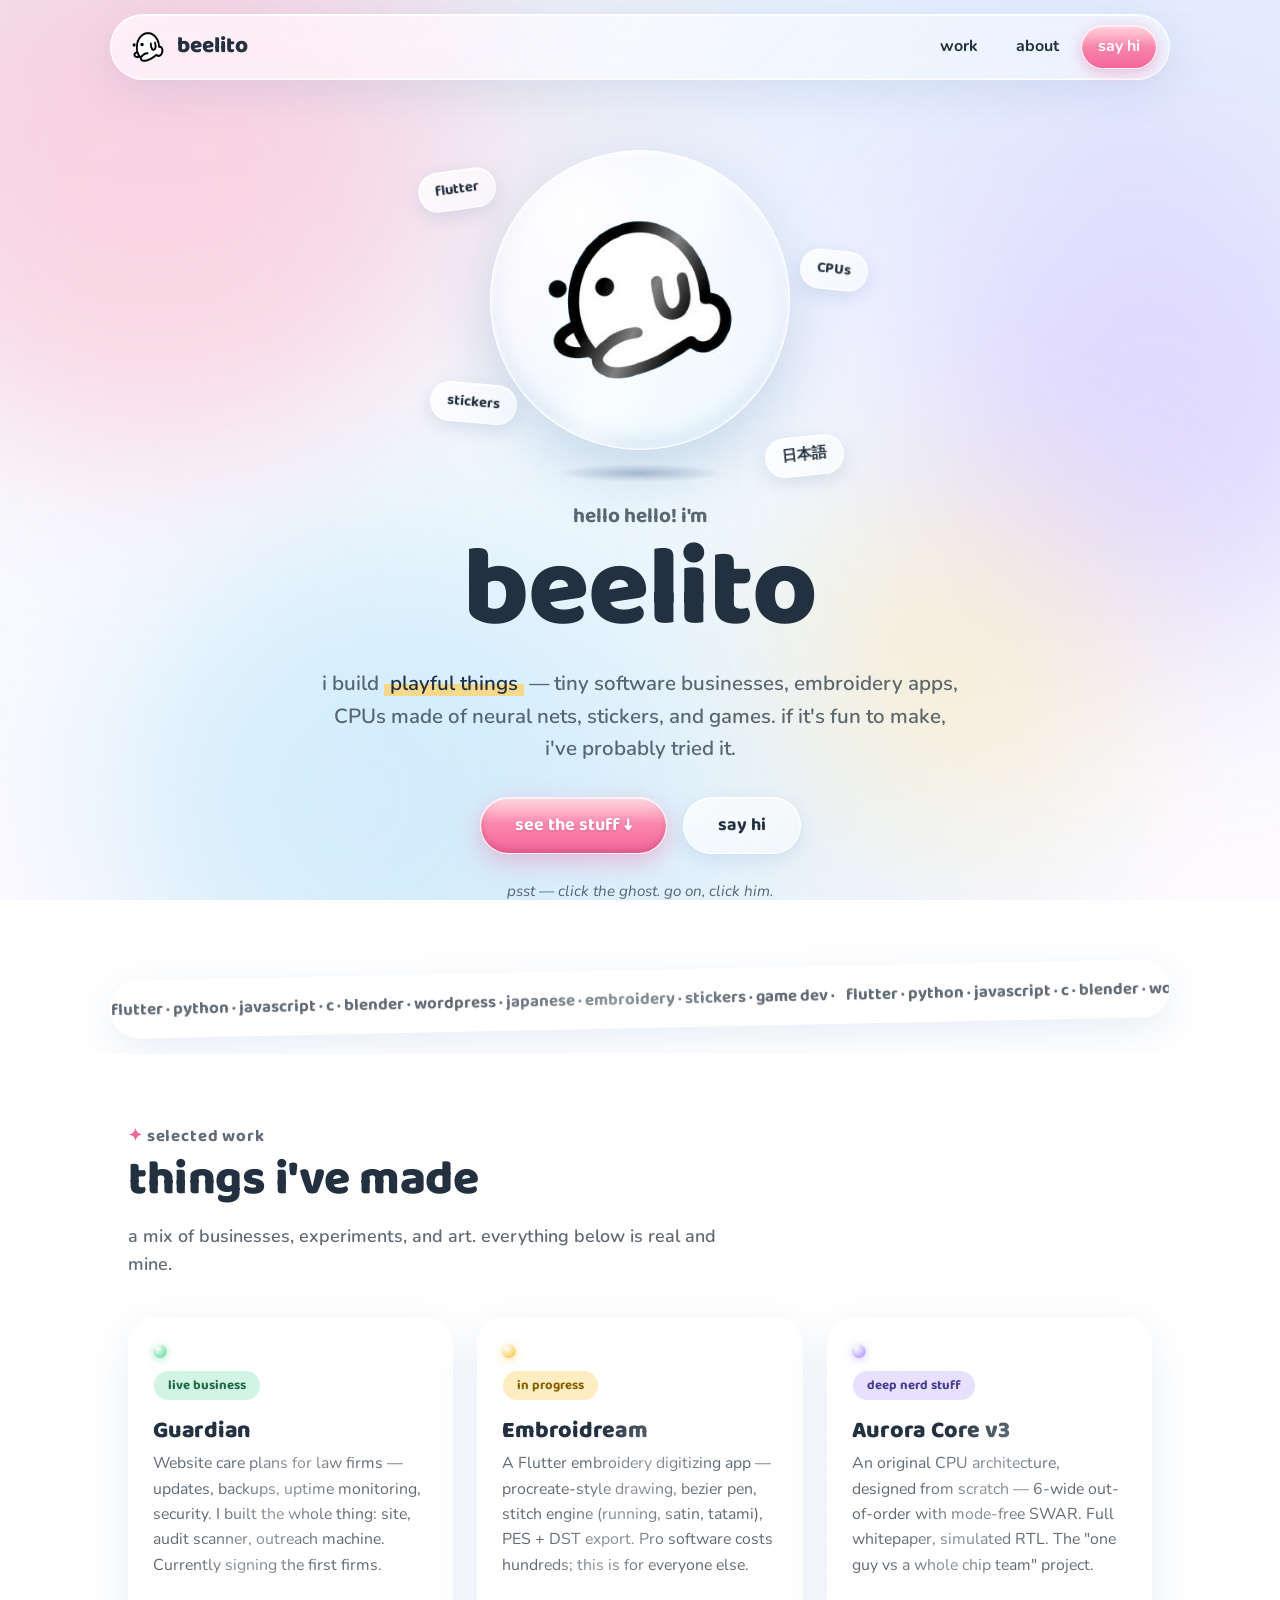
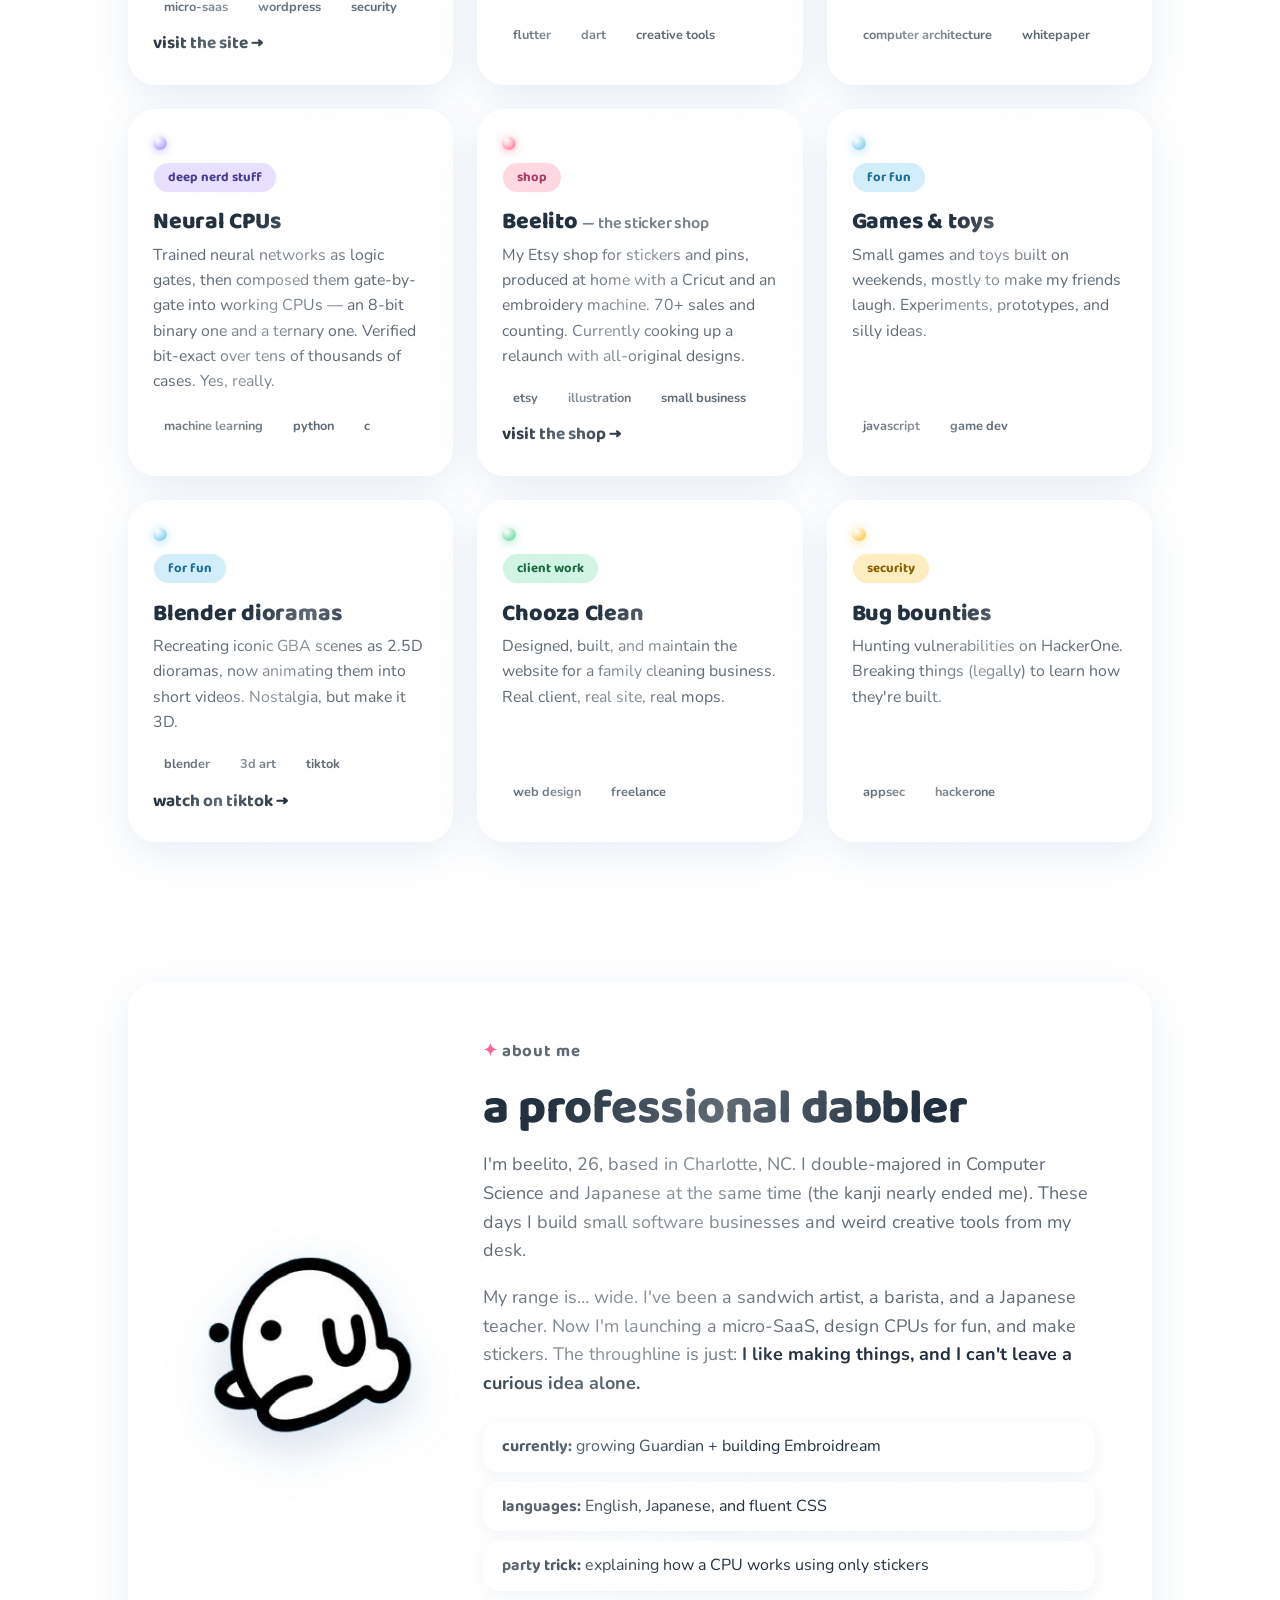
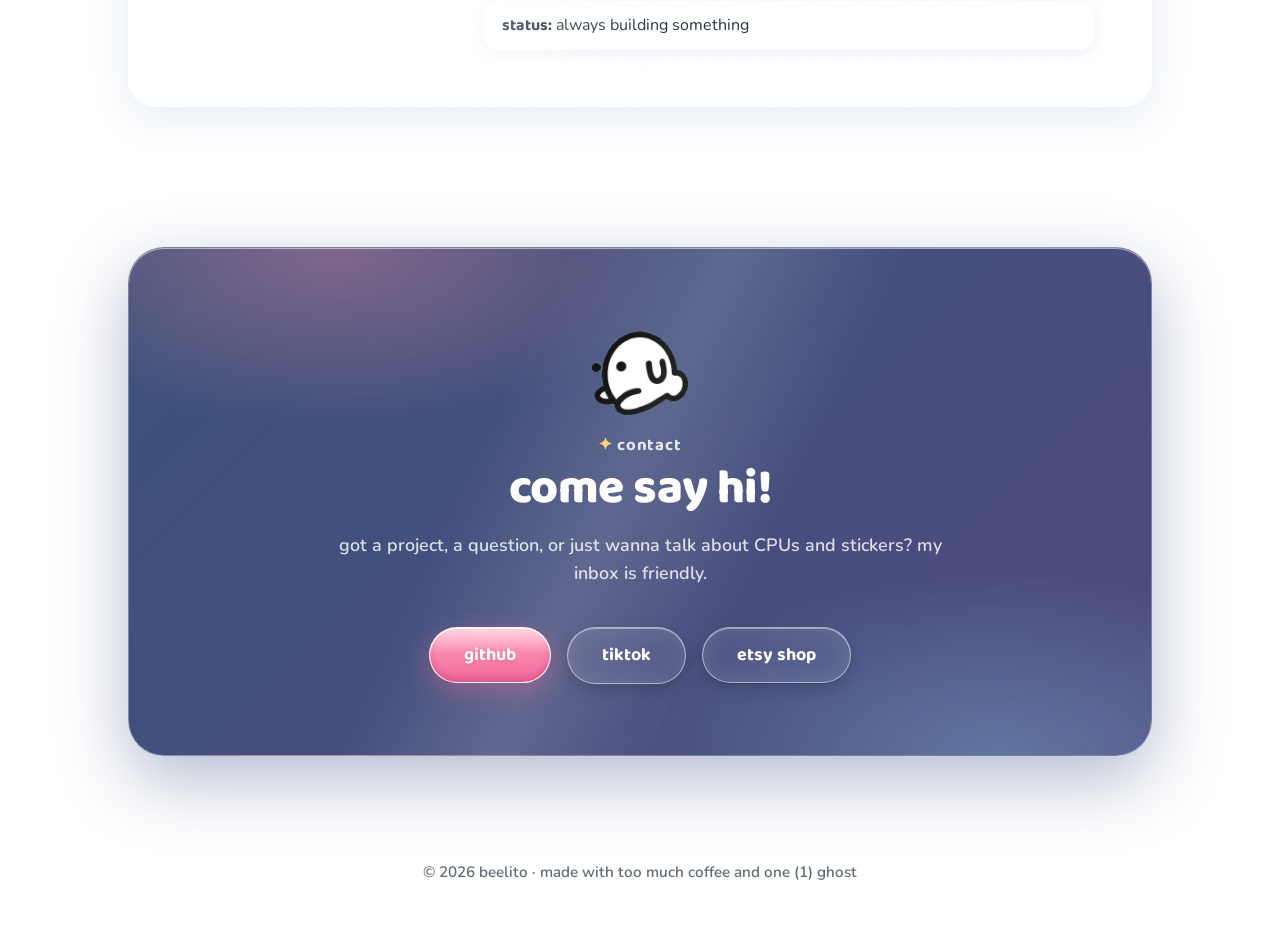
==== commit 285a8ac3: "remove playground section and all toy mentions" ====
--- a/index.html
+++ b/index.html
@@ -25,7 +25,6 @@
   </a>
   <nav class="nav-links">
     <a href="#work">work</a>
-    <a href="#playground">play</a>
     <a href="#about">about</a>
     <a href="#contact" class="nav-cta">say hi</a>
   </nav>
@@ -121,9 +120,8 @@
           <span class="card-dot" style="--dot:#8ed4f2"></span>
           <span class="card-tag tint-sky">for fun</span>
           <h3>Games &amp; toys</h3>
-          <p>BITROT (a chip-world RPG), a cell biology sim, a cozy 3D fox game, a magical tavern shopkeeper game — small games built in weekends, mostly to make my friends laugh. Four of them are playable right here on this page.</p>
+          <p>Small games and toys built on weekends, mostly to make my friends laugh. Experiments, prototypes, and silly ideas.</p>
           <div class="card-tags"><span>javascript</span><span>game dev</span></div>
-          <a class="card-link" href="#playground">play them below ↓</a>
         </article>
 
         <article class="card glass reveal">
@@ -151,54 +149,6 @@
           <div class="card-tags"><span>appsec</span><span>hackerone</span></div>
         </article>
       </div>
-    </div>
-  </section>
-
-  <!-- PLAYGROUND -->
-  <section id="playground" class="section">
-    <div class="wrap">
-      <p class="kicker">the playground</p>
-      <h2>don't just read — play</h2>
-      <p class="section-sub">four tiny games, built in weekends, running right here in your browser. no downloads, no signups. pick one and go.</p>
-
-      <div class="cards">
-        <article class="card glass reveal">
-          <span class="card-dot" style="--dot:#8ed4f2"></span>
-          <span class="card-tag tint-sky">playable</span>
-          <h3>🌿 The Dank Cauldron</h3>
-          <p>Run a magical dispensary tavern — serve quirky customers, brew potions, keep the shop alive. Cozy chaos.</p>
-          <div class="card-tags"><span>javascript</span><span>shopkeeper sim</span></div>
-          <button class="btn btn-gel toy-play" data-game="toys/dank-cauldron.html" data-title="The Dank Cauldron">play →</button>
-        </article>
-
-        <article class="card glass reveal">
-          <span class="card-dot" style="--dot:#7fe0b2"></span>
-          <span class="card-tag tint-mint">playable</span>
-          <h3>🧬 CellSim</h3>
-          <p>A cell, organelle by organelle. Manage ATP, transcribe proteins, click around the cytoplasm — and try not to let it die.</p>
-          <div class="card-tags"><span>javascript</span><span>biology sim</span></div>
-          <button class="btn btn-gel toy-play" data-game="toys/cellsim.html" data-title="CellSim">play →</button>
-        </article>
-
-        <article class="card glass reveal">
-          <span class="card-dot" style="--dot:#b9a7ff"></span>
-          <span class="card-tag tint-lav">playable</span>
-          <h3>🦊 Embergrove</h3>
-          <p>A cozy lantern-keeping tale. You are Pip, a little fox spirit, and eight stone lanterns have gone dark. Fix that.</p>
-          <div class="card-tags"><span>javascript</span><span>cozy game</span></div>
-          <button class="btn btn-gel toy-play" data-game="toys/embergrove/" data-title="Embergrove">play →</button>
-        </article>
-
-        <article class="card glass reveal">
-          <span class="card-dot" style="--dot:#ffd166"></span>
-          <span class="card-tag tint-yellow">playable</span>
-          <h3>🧊 CHUNK3D</h3>
-          <p>A pixelated software 3D engine written from scratch — no WebGL, just math — with a playable Coin Yard demo.</p>
-          <div class="card-tags"><span>javascript</span><span>software 3d</span><span>keyboard</span></div>
-          <button class="btn btn-gel toy-play" data-game="toys/chunk3d.html" data-title="CHUNK3D">play →</button>
-        </article>
-      </div>
-      <p class="playground-note">psst — these are weekend toys, not AAA titles. bugs are part of the charm.</p>
     </div>
   </section>
 
@@ -246,17 +196,6 @@
 
 </main>
 
-<!-- game modal: playground toys load here -->
-<div class="game-modal" id="gameModal" aria-hidden="true" role="dialog" aria-label="game player">
-  <div class="game-frame glass">
-    <div class="game-bar">
-      <span class="game-title" id="gameTitle">game</span>
-      <button class="game-close" id="gameClose" aria-label="close game">✕</button>
-    </div>
-    <iframe id="gameFrame" title="playable game" allow="fullscreen"></iframe>
-  </div>
-</div>
-
 <footer class="footer">
   <div class="wrap">
     <p>© 2026 beelito · made with too much coffee and one (1) ghost</p>
--- a/styles.css
+++ b/styles.css
@@ -353,3 +353,42 @@
   *, *::before, *::after { animation-duration: 0.01ms !important; transition-duration: 0.01ms !important; }
   .reveal { opacity: 1; translate: none; }
 }
+
+/* ---------- playground ---------- */
+.toy-play { margin-top: auto; align-self: flex-start; border: 0; cursor: pointer; font-size: 1.05rem; }
+.playground-note { text-align: center; color: var(--ink-soft); font-weight: 600; margin-top: 2.2rem; font-size: 1rem; }
+
+/* ---------- game modal ---------- */
+body.locked { overflow: hidden; }
+.game-modal {
+  position: fixed; inset: 0; z-index: 200;
+  display: flex; align-items: center; justify-content: center; padding: 20px;
+  background: rgba(34, 48, 63, 0.45);
+  -webkit-backdrop-filter: blur(16px) saturate(1.3);
+  backdrop-filter: blur(16px) saturate(1.3);
+  opacity: 0; pointer-events: none; transition: opacity 0.25s ease;
+}
+.game-modal.open { opacity: 1; pointer-events: auto; }
+.game-frame {
+  width: min(1060px, 100%); height: min(88vh, 840px);
+  display: flex; flex-direction: column; overflow: hidden;
+  border-radius: 24px;
+  transform: translateY(14px) scale(0.97); transition: transform 0.25s ease;
+}
+.game-modal.open .game-frame { transform: none; }
+.game-bar { display: flex; align-items: center; justify-content: space-between; padding: 12px 18px; }
+.game-title { font-family: var(--font-head); font-weight: 800; font-size: 1.3rem; }
+.game-close {
+  width: 42px; height: 42px; border-radius: 50%;
+  border: 1px solid rgba(255, 255, 255, 0.7);
+  background: rgba(255, 255, 255, 0.35); color: var(--ink);
+  font-size: 1.05rem; cursor: pointer; line-height: 1;
+  -webkit-backdrop-filter: blur(8px); backdrop-filter: blur(8px);
+  transition: transform 0.15s ease, background 0.15s ease;
+}
+.game-close:hover { transform: scale(1.08); background: rgba(255, 255, 255, 0.6); }
+.game-frame iframe { flex: 1; width: 100%; border: 0; background: #0b1020; }
+@media (max-width: 620px) {
+  .game-modal { padding: 10px; }
+  .game-frame { height: 94vh; border-radius: 18px; }
+}
